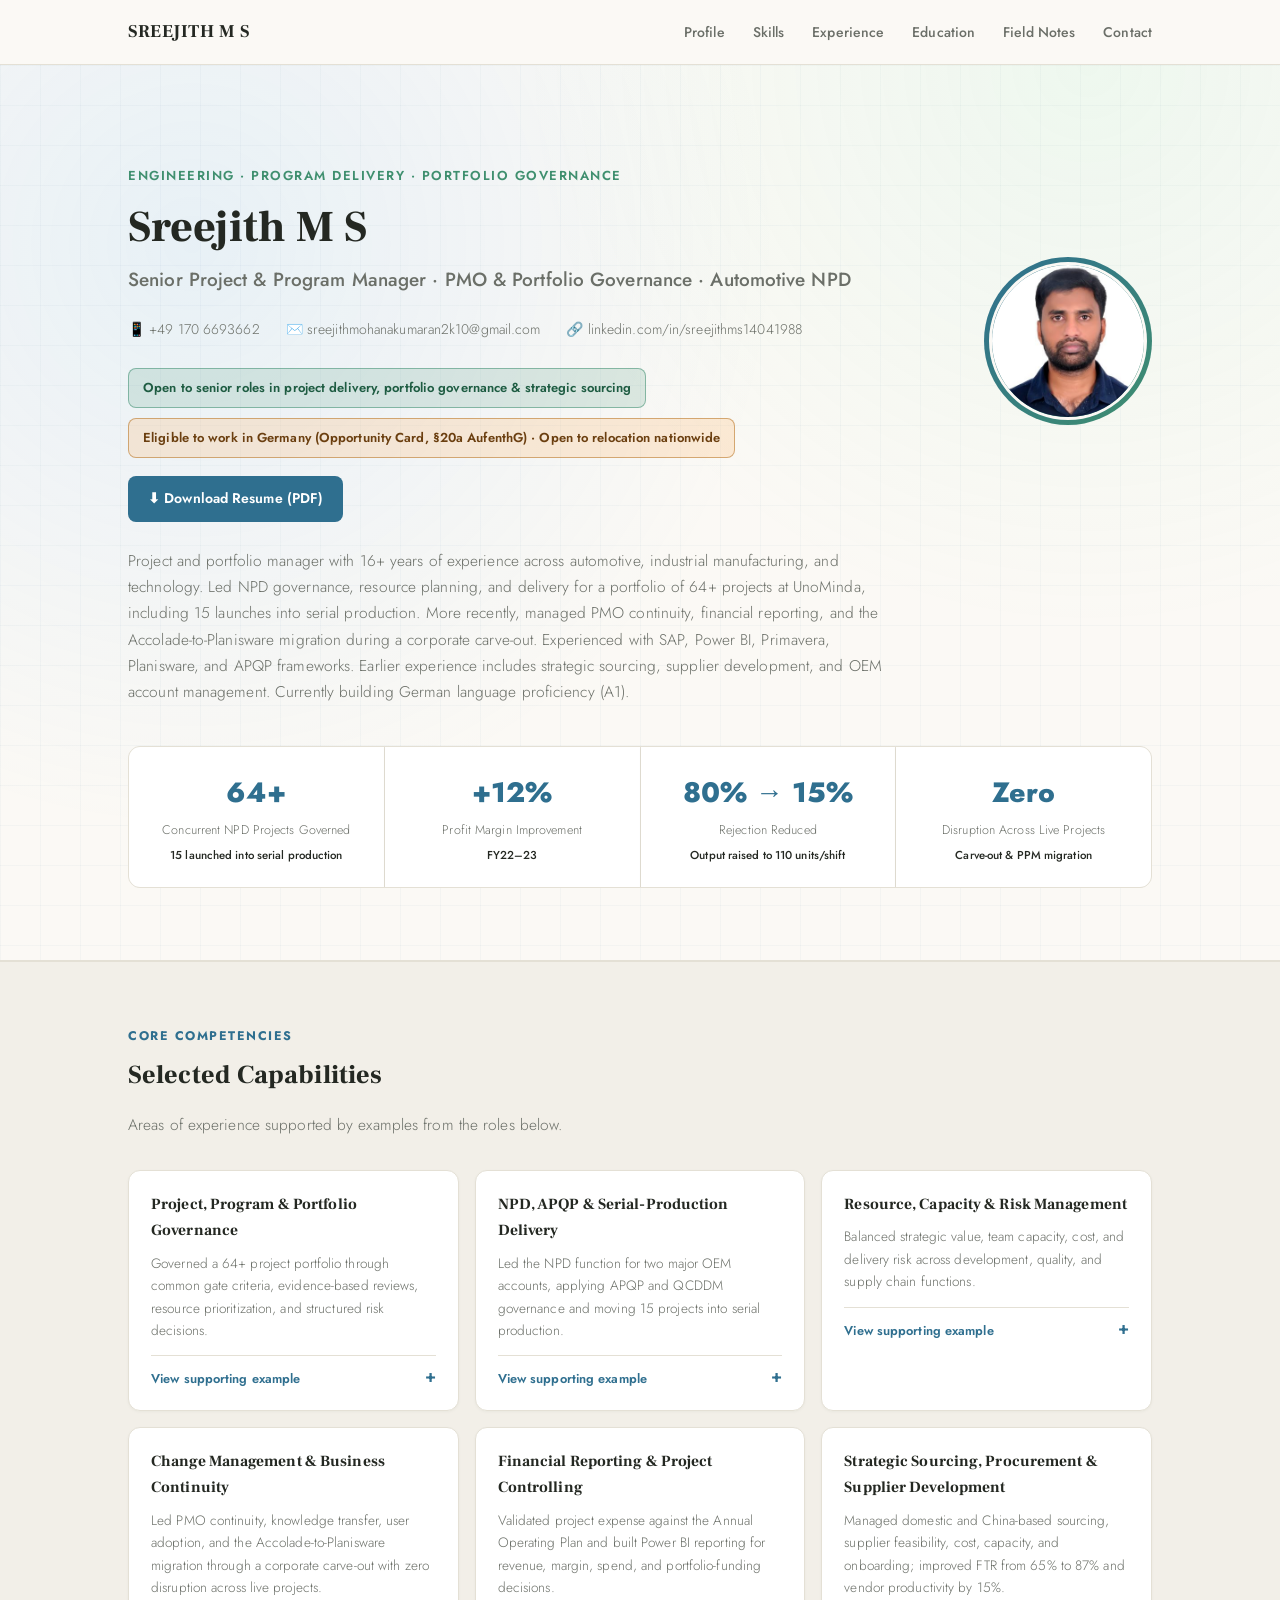
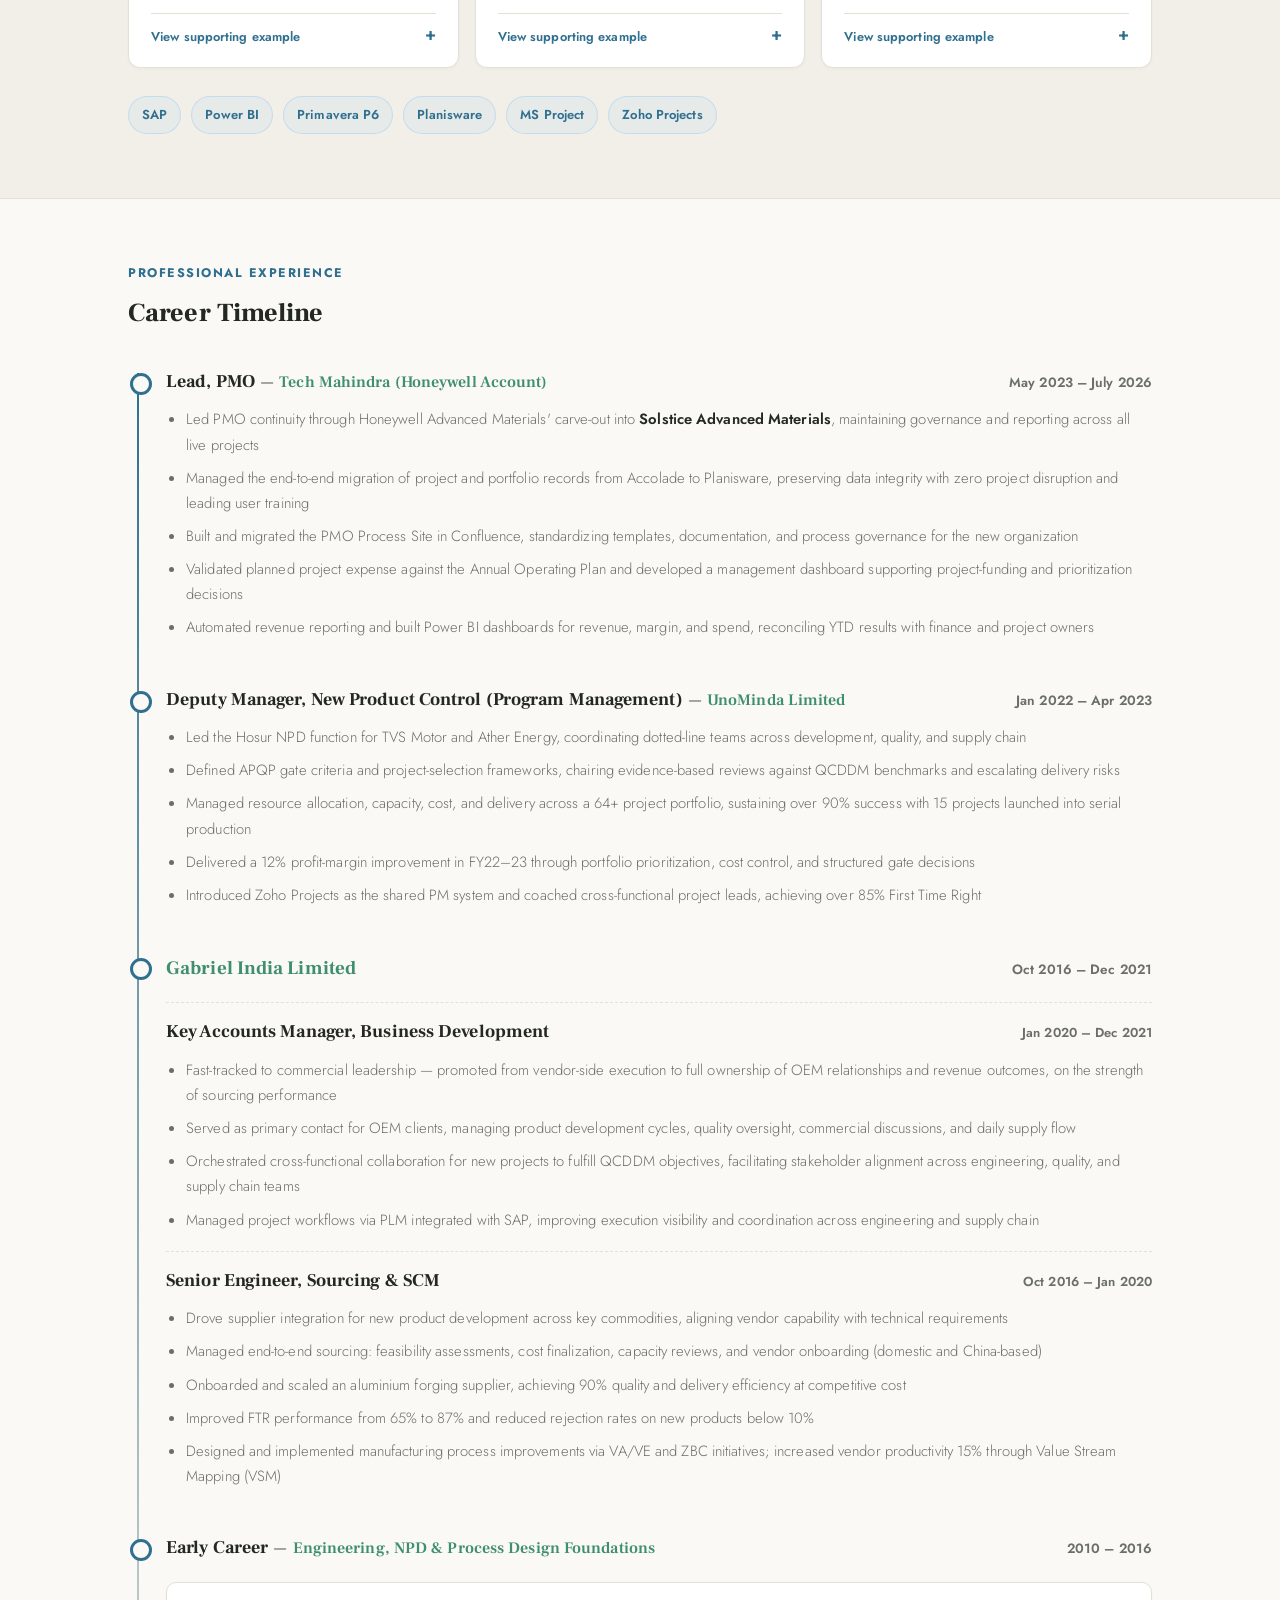
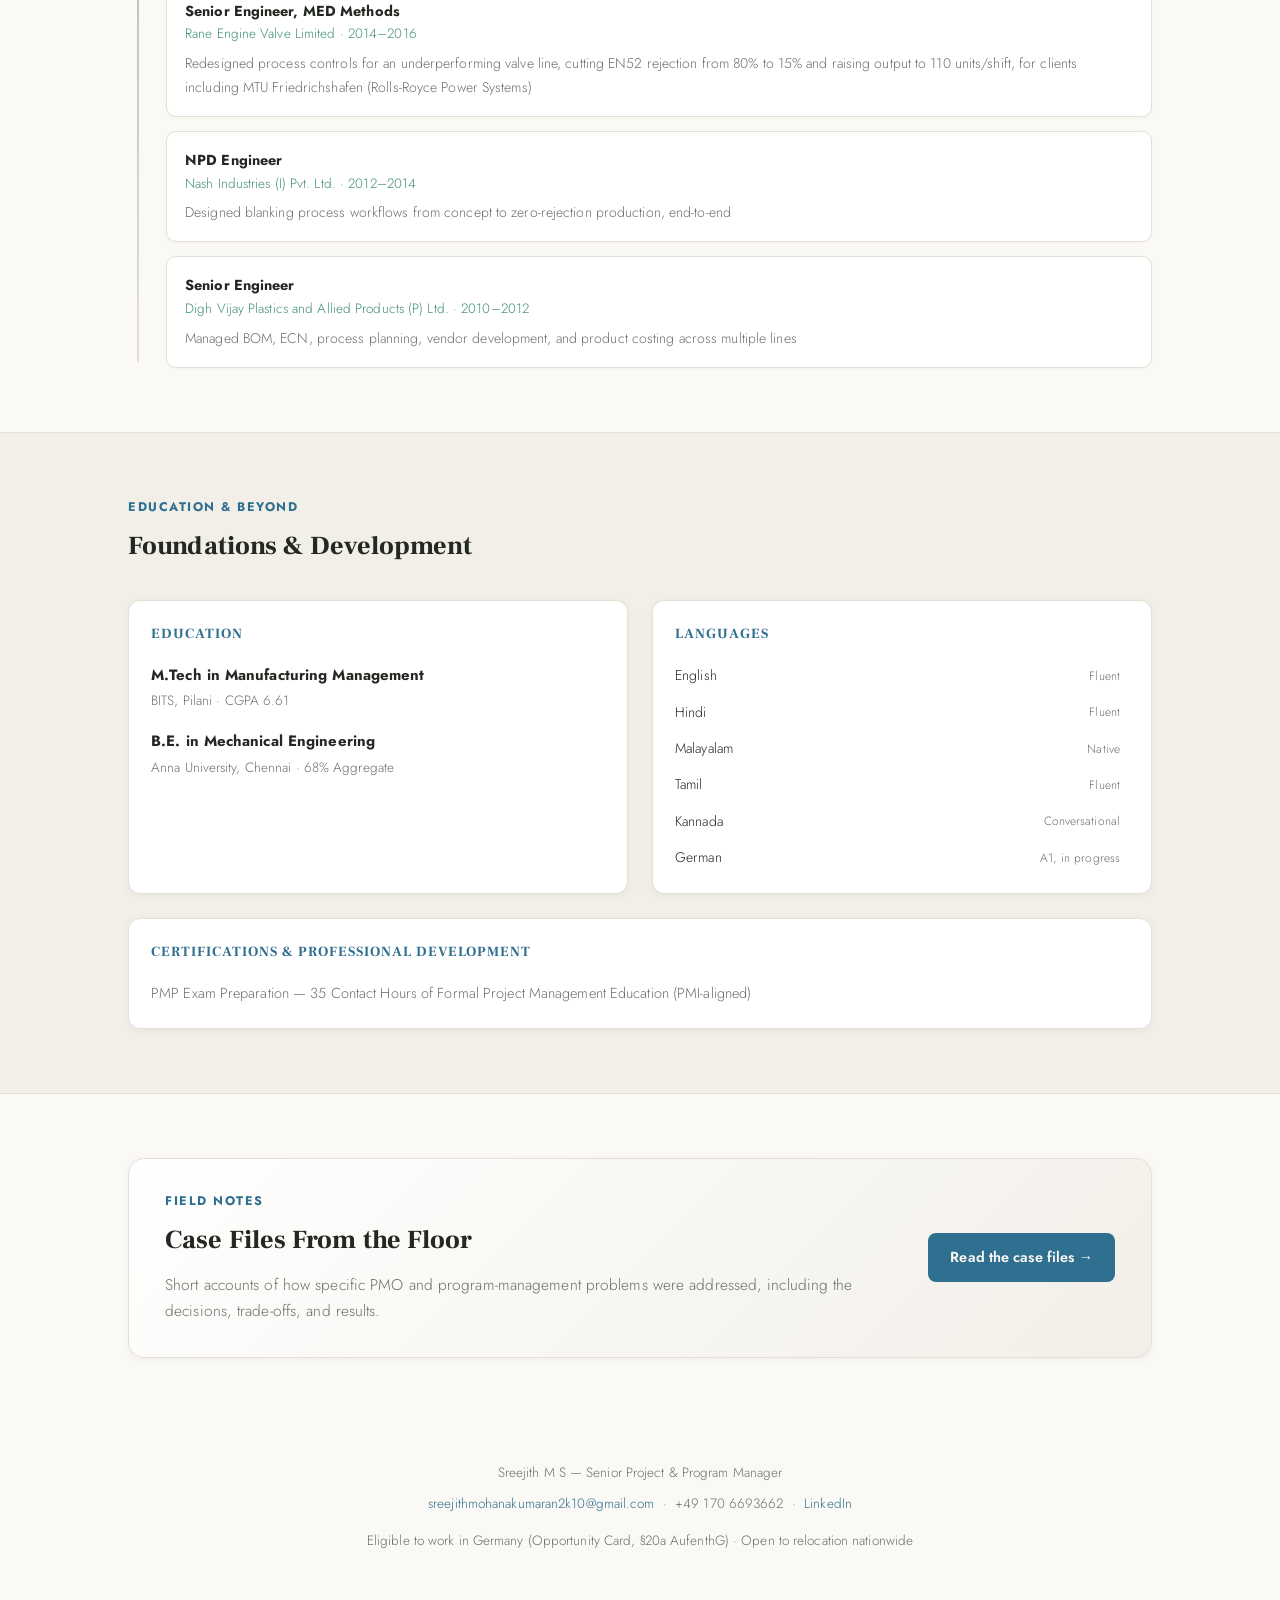
==== index.html @ 4a5781d1 "Unify case-file theme and add skill evidence" ====
<!DOCTYPE html>
<html lang="en">
<head>
<meta charset="UTF-8">
<meta name="viewport" content="width=device-width, initial-scale=1.0">
<title>Sreejith M S — Senior Project & Program Manager</title>
<meta name="description" content="16+ years in project and program delivery, portfolio governance, automotive NPD, and strategic sourcing. Eligible to work in Germany.">
<meta property="og:type" content="profile">
<meta property="og:title" content="Sreejith M S — Senior Project & Program Manager">
<meta property="og:description" content="Project delivery, portfolio governance, automotive NPD, and strategic sourcing across automotive, industrial & tech sectors.">
<meta property="og:image" content="https://smsmech-maker.github.io/sreejith-portfolio/og_banner.jpg">
<meta property="og:image:width" content="1200">
<meta property="og:image:height" content="630">
<meta property="og:url" content="https://smsmech-maker.github.io/sreejith-portfolio/index.html">
<meta property="og:site_name" content="Sreejith M S — Portfolio">
<meta name="twitter:card" content="summary_large_image">
<meta name="twitter:title" content="Sreejith M S — Senior Project & Program Manager">
<meta name="twitter:description" content="Project delivery, portfolio governance, automotive NPD, and strategic sourcing across automotive, industrial & tech sectors.">
<meta name="twitter:image" content="https://smsmech-maker.github.io/sreejith-portfolio/og_banner.jpg">
<link rel="preconnect" href="https://fonts.googleapis.com">
<link rel="preconnect" href="https://fonts.gstatic.com" crossorigin>
<link href="https://fonts.googleapis.com/css2?family=Cormorant+Garamond:wght@500;600;700&family=Frank+Ruhl+Libre:wght@500;700;900&family=Jost:wght@300;400;500;600&display=swap" rel="stylesheet">
<style>
  :root{
    --bg:#fbf9f5;
    --bg-alt:#f2efe8;
    --card:#ffffff;
    --border:#e4e0d5;
    --text:#242822;
    --text-dim:#6b6f68;
    --accent:#2f6f8f;
    --accent-2:#3f8f6f;
    --accent-warm:#b5701f;
  }
  *{box-sizing:border-box; margin:0; padding:0;}
  html{scroll-behavior:smooth;}
  body{
    font-family:'Jost', -apple-system, BlinkMacSystemFont, Segoe UI, Roboto, Arial, sans-serif;
    font-weight:300;
    background:var(--bg);
    color:var(--text);
    line-height:1.7;
    letter-spacing:0.1px;
  }
  h1, h2, h3, .brand, .job-title, .job-company, .job-company-main, .job-sub, .skill-card h4{
    font-family:'Frank Ruhl Libre', 'Cormorant Garamond', Georgia, serif;
  }
  a{color:var(--accent); text-decoration:none;}
  .wrap{max-width:1080px; margin:0 auto; padding:0 28px;}

  /* NAV */
  nav{
    position:sticky; top:0; z-index:50;
    background:rgba(251,249,245,0.88);
    backdrop-filter:blur(10px);
    border-bottom:1px solid var(--border);
  }
  nav .wrap{display:flex; align-items:center; justify-content:space-between; height:64px;}
  .brand{font-weight:700; letter-spacing:0.5px; font-size:18px; color:var(--text);}
  .brand span{color:var(--text);}
  nav ul{list-style:none; display:flex; gap:28px;}
  nav ul li a{color:var(--text-dim); font-size:14px; font-weight:500;}
  nav ul li a:hover{color:var(--text);}
  .nav-toggle{display:none;}

  /* HERO */
  header.hero{
    padding:96px 0 72px;
    background:
      radial-gradient(circle at 15% 20%, rgba(95,176,255,0.12), transparent 45%),
      radial-gradient(circle at 85% 0%, rgba(126,232,181,0.10), transparent 40%),
      linear-gradient(rgba(47,111,143,0.035) 1px, transparent 1px),
      linear-gradient(90deg, rgba(47,111,143,0.035) 1px, transparent 1px);
    background-size:auto, auto, 40px 40px, 40px 40px;
    border-bottom:1px solid var(--border);
  }
  .eyebrow{
    display:inline-block; color:var(--accent-2); font-size:13px; font-weight:600;
    letter-spacing:1.5px; text-transform:uppercase; margin-bottom:16px;
  }
  h1{font-size:44px; font-weight:800; line-height:1.15; margin-bottom:10px;}
  .title-line{font-size:19px; color:var(--text-dim); margin-bottom:22px; font-weight:500;}
  .contact-row{display:flex; flex-wrap:wrap; gap:16px 26px; font-size:14px; color:var(--text-dim); margin-bottom:26px;}
  .contact-row a{color:var(--text-dim);}
  .contact-row a:hover{color:var(--accent);}
  .badge{
    display:inline-block; font-size:13px; font-weight:600; color:#6b3f10;
    background:rgba(255,177,95,0.22); border:1px solid rgba(181,112,31,0.55);
    padding:8px 14px; border-radius:8px;
  }
  .badge-open{
    color:#1e5c42;
    background:rgba(63,143,111,0.16); border:1px solid rgba(63,143,111,0.55);
  }
  .resume-download{
    display:inline-flex; align-items:center; gap:8px; margin-top:18px;
    background:var(--accent); color:#fff; font-weight:600; font-size:14px;
    padding:11px 20px; border-radius:8px; text-decoration:none;
  }
  .resume-download:hover{opacity:0.9;}

  .hero-top{display:flex; align-items:center; gap:44px; flex-wrap:wrap;}
  .hero-text{flex:1; min-width:280px;}
  .hero-photo{
    width:168px; height:168px; border-radius:50%; flex-shrink:0;
    padding:5px;
    background:linear-gradient(135deg, var(--accent), var(--accent-2));
  }
  .hero-photo img{
    width:100%; height:100%; border-radius:50%; object-fit:cover;
    object-position:50% 12%;
    display:block; border:3px solid var(--bg);
  }

  /* STAT STRIP */
  .stats{
    display:grid; grid-template-columns:repeat(4,1fr); gap:1px;
    background:var(--border); border:1px solid var(--border); border-radius:12px; overflow:hidden;
    margin-top:40px;
  }
  .stat{background:var(--card); padding:22px 18px; text-align:center; box-shadow:0 1px 3px rgba(36,40,34,0.04);}
  .stat .num{font-size:28px; font-weight:800; color:var(--accent);}
  .stat .label{font-size:12.5px; color:var(--text-dim); margin-top:4px;}
  .stat .sub{display:block; font-size:11.5px; color:var(--text); font-weight:500; margin-top:4px;}

  /* SECTIONS */
  section{padding:64px 0;}
  section.alt{background:var(--bg-alt); border-top:1px solid var(--border); border-bottom:1px solid var(--border);}
  .section-head{margin-bottom:32px;}
  .section-tag{color:var(--accent); font-size:12.5px; font-weight:700; letter-spacing:1.5px; text-transform:uppercase;}
  h2{font-size:26px; font-weight:800; margin-top:6px;}
  .lede{color:var(--text-dim); font-size:15.5px; max-width:760px; margin-top:14px;}

  /* COMPETENCIES */
  .skills-detail-grid{display:grid; grid-template-columns:repeat(auto-fit,minmax(300px,1fr)); gap:16px; margin-top:24px;}
  .skill-card{
    background:var(--card); border:1px solid var(--border); border-radius:12px; box-shadow:0 1px 3px rgba(36,40,34,0.04);
    padding:20px 22px;
  }
  .skill-card h4{font-size:15.5px; font-weight:700; color:var(--text); margin-bottom:8px;}
  .skill-card p{font-size:13.6px; color:var(--text-dim); line-height:1.65;}
  .evidence{margin-top:14px; padding-top:12px; border-top:1px solid var(--border);}
  .evidence summary{cursor:pointer; color:var(--accent); font-size:12.8px; font-weight:600; list-style:none;}
  .evidence summary::-webkit-details-marker{display:none;}
  .evidence summary::after{content:'+'; float:right; font-size:17px; line-height:1; transition:transform .2s ease;}
  .evidence[open] summary::after{transform:rotate(45deg);}
  .evidence-body{margin-top:10px; padding:12px 14px; background:var(--bg-alt); border-radius:8px;}
  .evidence-body p{font-size:13px; line-height:1.55; color:var(--text);}
  .evidence-body a{display:inline-block; margin-top:8px; font-size:12.5px; font-weight:600;}
  .tools-row{display:flex; flex-wrap:wrap; gap:10px; margin-top:28px;}
  .tool{
    background:rgba(95,176,255,0.08); border:1px solid rgba(95,176,255,0.25);
    color:var(--accent); font-size:13px; padding:7px 13px; border-radius:20px; font-weight:600;
  }

  /* EXPERIENCE TIMELINE */
  .timeline{position:relative; margin-top:20px;}
  .timeline::before{
    content:''; position:absolute; left:9px; top:6px; bottom:6px; width:2px;
    background:linear-gradient(var(--accent), var(--border));
  }
  .job{position:relative; padding-left:38px; margin-bottom:44px;}
  .job:last-child{margin-bottom:0;}
  .job::before{
    content:''; position:absolute; left:2px; top:6px; width:16px; height:16px;
    border-radius:50%; background:var(--bg); border:3px solid var(--accent);
  }
  .job-head{display:flex; flex-wrap:wrap; justify-content:space-between; align-items:baseline; gap:8px; margin-bottom:4px;}
  .job-title{font-size:18px; font-weight:700;}
  .job-company{color:var(--accent-2); font-weight:600;}
  .job-date{color:var(--text-dim); font-size:13.5px; font-weight:600; white-space:nowrap;}
  .job ul{margin-top:10px; padding-left:20px;}
  .job li{margin-bottom:8px; font-size:14.8px; color:var(--text-dim);}
  .job li b, .job li strong{color:var(--text); font-weight:600;}
  .job-sub{font-size:18px; font-weight:700; color:var(--text); font-style:normal; margin:14px 0 4px;}
  .job-company-main{font-size:19px; font-weight:700; color:var(--accent-2);}
  .job-role-head{display:flex; flex-wrap:wrap; justify-content:space-between; align-items:baseline; gap:8px; margin:18px 0 4px; padding-top:14px; border-top:1px dashed var(--border);}
  .job-role-head:first-of-type{border-top:none; padding-top:0; margin-top:8px;}
  .job-role-date{color:var(--text-dim); font-size:13px; font-weight:600; white-space:nowrap;}

  /* EARLY CAREER */
  .early-list{display:grid; gap:14px; margin-top:18px;}
  .early-item{background:var(--card); border:1px solid var(--border); border-radius:10px; padding:16px 18px; box-shadow:0 1px 3px rgba(36,40,34,0.04);}
  .early-item .role{font-weight:700; font-size:14.5px;}
  .early-item .co{color:var(--accent-2); font-size:13.5px;}
  .early-item p{font-size:14px; color:var(--text-dim); margin-top:6px;}

  /* EDUCATION / LANGUAGES / CERTS */
  .grid-2{display:grid; grid-template-columns:1fr 1fr; gap:24px; margin-top:24px;}
  .card{background:var(--card); border:1px solid var(--border); border-radius:12px; padding:22px; box-shadow:0 2px 8px rgba(36,40,34,0.05);}
  .card h3{font-size:14px; text-transform:uppercase; letter-spacing:1px; color:var(--accent); margin-bottom:16px;}
  .edu-item{margin-bottom:16px;}
  .edu-item:last-child{margin-bottom:0;}
  .edu-item .deg{font-weight:700; font-size:15px;}
  .edu-item .school{color:var(--text-dim); font-size:13.5px; margin-top:2px;}
  .lang-row{display:flex; justify-content:space-between; align-items:center; margin-bottom:10px; font-size:14px;}
  .lang-row:last-child{margin-bottom:0;}
  .lang-level{font-size:12px; color:var(--text-dim); background:rgba(255,255,255,0.05); padding:3px 9px; border-radius:12px;}
  .cert-item{font-size:14.5px; color:var(--text-dim);}

  /* FIELD NOTES TEASER */
  .field-notes-card{
    display:flex; align-items:center; justify-content:space-between; gap:24px; flex-wrap:wrap;
    background:linear-gradient(135deg, var(--card), var(--bg-alt));
    border:1px solid var(--border); border-radius:16px;
    padding:32px 36px; box-shadow:0 2px 8px rgba(36,40,34,0.05);
  }
  .field-notes-text{flex:1; min-width:260px;}
  .field-notes-link{
    flex-shrink:0; font-weight:600; font-size:14.5px; color:var(--bg);
    background:var(--accent); padding:12px 22px; border-radius:8px;
    white-space:nowrap;
  }
  .field-notes-link:hover{opacity:0.9;}

  footer{padding:40px 0 60px; text-align:center; color:var(--text-dim); font-size:13.5px;}
  footer a{color:var(--accent);}

  @media (max-width:720px){
    nav ul{display:none;}
    h1{font-size:32px;}
    .stats{grid-template-columns:repeat(2,1fr);}
    .grid-2{grid-template-columns:1fr;}
    .job-head{flex-direction:column; gap:2px;}
  }
</style>
</head>
<body>

<nav>
  <div class="wrap">
    <a class="brand" href="#profile" aria-label="Back to top">SREEJITH <span>M S</span></a>
    <ul>
      <li><a href="#profile">Profile</a></li>
      <li><a href="#skills">Skills</a></li>
      <li><a href="#experience">Experience</a></li>
      <li><a href="#education">Education</a></li>
      <li><a href="field-notes.html">Field Notes</a></li>
      <li><a href="#contact">Contact</a></li>
    </ul>
  </div>
</nav>

<header class="hero" id="profile">
  <div class="wrap">
    <div class="hero-top">
      <div class="hero-text">
        <div class="eyebrow">Engineering · Program Delivery · Portfolio Governance</div>
        <h1>Sreejith M S</h1>
        <div class="title-line">Senior Project &amp; Program Manager · PMO &amp; Portfolio Governance · Automotive NPD</div>

        <div class="contact-row">
          <span>📱 +49 170 6693662</span>
          <a href="mailto:sreejithmohanakumaran2k10@gmail.com" onclick="return openMail('sreejithmohanakumaran2k10@gmail.com');">✉️ sreejithmohanakumaran2k10@gmail.com</a>
          <a href="https://linkedin.com/in/sreejithms14041988" target="_blank" rel="noopener">🔗 linkedin.com/in/sreejithms14041988</a>
        </div>

        <div style="display:flex; flex-wrap:wrap; gap:10px;">
          <span class="badge badge-open">Open to senior roles in project delivery, portfolio governance &amp; strategic sourcing</span>
          <span class="badge">Eligible to work in Germany (Opportunity Card, §20a AufenthG) · Open to relocation nationwide</span>
        </div>

        <a class="resume-download" href="Sreejith_MS_Resume.pdf" download>⬇ Download Resume (PDF)</a>
      </div>

      <div class="hero-photo">
        <img src="[data-uri]" alt="Sreejith M S">
      </div>
    </div>

    <p class="lede" style="margin-top:26px;">
      Project and portfolio manager with 16+ years of experience across automotive, industrial manufacturing,
      and technology. Led NPD governance, resource planning, and delivery for a portfolio of 64+ projects at
      UnoMinda, including 15 launches into serial production. More recently, managed PMO continuity, financial
      reporting, and the Accolade-to-Planisware migration during a corporate carve-out. Experienced with SAP,
      Power BI, Primavera, Planisware, and APQP frameworks. Earlier experience includes strategic sourcing,
      supplier development, and OEM account management. Currently building German language proficiency (A1).
    </p>

    <div class="stats">
      <div class="stat"><div class="num">64+</div><div class="label">Concurrent NPD Projects Governed<span class="sub">15 launched into serial production</span></div></div>
      <div class="stat"><div class="num">+12%</div><div class="label">Profit Margin Improvement<span class="sub">FY22–23</span></div></div>
      <div class="stat"><div class="num">80% → 15%</div><div class="label">Rejection Reduced<span class="sub">Output raised to 110 units/shift</span></div></div>
      <div class="stat"><div class="num">Zero</div><div class="label">Disruption Across Live Projects<span class="sub">Carve-out &amp; PPM migration</span></div></div>
    </div>
  </div>
</header>

<section class="alt" id="skills">
  <div class="wrap">
    <div class="section-head">
      <div class="section-tag">Core Competencies</div>
      <h2>Selected Capabilities</h2>
      <p class="lede">Areas of experience supported by examples from the roles below.</p>
    </div>
    <div class="skills-detail-grid">
      <div class="skill-card">
        <h4>Project, Program &amp; Portfolio Governance</h4>
        <p>Governed a 64+ project portfolio through common gate criteria, evidence-based reviews, resource prioritization, and structured risk decisions.</p>
        <details class="evidence">
          <summary>View supporting example</summary>
          <div class="evidence-body"><p>Introduced common APQP and QCDDM gate criteria across engineering, quality, and supply chain, replacing separate interpretations of project readiness.</p><a href="case-file-01.html">Read Field Report 01 →</a></div>
        </details>
      </div>
      <div class="skill-card">
        <h4>NPD, APQP &amp; Serial-Production Delivery</h4>
        <p>Led the NPD function for two major OEM accounts, applying APQP and QCDDM governance and moving 15 projects into serial production.</p>
        <details class="evidence">
          <summary>View supporting example</summary>
          <div class="evidence-body"><p>Coordinated dotted-line teams across development, quality, and supply chain while sustaining more than 90% portfolio success.</p><a href="case-file-01.html">Read Field Report 01 →</a></div>
        </details>
      </div>
      <div class="skill-card">
        <h4>Resource, Capacity &amp; Risk Management</h4>
        <p>Balanced strategic value, team capacity, cost, and delivery risk across development, quality, and supply chain functions.</p>
        <details class="evidence">
          <summary>View supporting example</summary>
          <div class="evidence-body"><p>Prioritized a 64+ project portfolio against capacity, cost, strategic value, and gate readiness while supporting 15 serial-production launches.</p><a href="#experience">See relevant experience →</a></div>
        </details>
      </div>
      <div class="skill-card">
        <h4>Change Management &amp; Business Continuity</h4>
        <p>Led PMO continuity, knowledge transfer, user adoption, and the Accolade-to-Planisware migration through a corporate carve-out with zero disruption across live projects.</p>
        <details class="evidence">
          <summary>View supporting example</summary>
          <div class="evidence-body"><p>Migrated portfolio records, PMO documentation, reporting processes, and user workflows while project delivery continued.</p><a href="case-file-03.html">Read Field Report 03 →</a></div>
        </details>
      </div>
      <div class="skill-card">
        <h4>Financial Reporting &amp; Project Controlling</h4>
        <p>Validated project expense against the Annual Operating Plan and built Power BI reporting for revenue, margin, spend, and portfolio-funding decisions.</p>
        <details class="evidence">
          <summary>View supporting example</summary>
          <div class="evidence-body"><p>Reconciled project forecasts and actuals with finance and project owners, maintaining reliable management reporting during organizational change.</p><a href="case-file-03.html">Read Field Report 03 →</a></div>
        </details>
      </div>
      <div class="skill-card">
        <h4>Strategic Sourcing, Procurement &amp; Supplier Development</h4>
        <p>Managed domestic and China-based sourcing, supplier feasibility, cost, capacity, and onboarding; improved FTR from 65% to 87% and vendor productivity by 15%.</p>
        <details class="evidence">
          <summary>View supporting example</summary>
          <div class="evidence-body"><p>Onboarded and scaled an aluminium-forging supplier to 90% quality and delivery efficiency through structured feasibility and development work.</p><a href="#experience">See relevant experience →</a></div>
        </details>
      </div>
    </div>
    <div class="tools-row">
      <span class="tool">SAP</span>
      <span class="tool">Power BI</span>
      <span class="tool">Primavera P6</span>
      <span class="tool">Planisware</span>
      <span class="tool">MS Project</span>
      <span class="tool">Zoho Projects</span>
    </div>
  </div>
</section>

<section id="experience">
  <div class="wrap">
    <div class="section-head">
      <div class="section-tag">Professional Experience</div>
      <h2>Career Timeline</h2>
    </div>

    <div class="timeline">

      <div class="job">
        <div class="job-head">
          <div><span class="job-title">Lead, PMO</span> — <span class="job-company">Tech Mahindra (Honeywell Account)</span></div>
          <div class="job-date">May 2023 – July 2026</div>
        </div>
        <ul>
          <li>Led PMO continuity through Honeywell Advanced Materials' carve-out into <b>Solstice Advanced Materials</b>, maintaining governance and reporting across all live projects</li>
          <li>Managed the end-to-end migration of project and portfolio records from Accolade to Planisware, preserving data integrity with zero project disruption and leading user training</li>
          <li>Built and migrated the PMO Process Site in Confluence, standardizing templates, documentation, and process governance for the new organization</li>
          <li>Validated planned project expense against the Annual Operating Plan and developed a management dashboard supporting project-funding and prioritization decisions</li>
          <li>Automated revenue reporting and built Power BI dashboards for revenue, margin, and spend, reconciling YTD results with finance and project owners</li>
        </ul>
      </div>

      <div class="job">
        <div class="job-head">
          <div><span class="job-title">Deputy Manager, New Product Control (Program Management)</span> — <span class="job-company">UnoMinda Limited</span></div>
          <div class="job-date">Jan 2022 – Apr 2023</div>
        </div>
        <ul>
          <li>Led the Hosur NPD function for TVS Motor and Ather Energy, coordinating dotted-line teams across development, quality, and supply chain</li>
          <li>Defined APQP gate criteria and project-selection frameworks, chairing evidence-based reviews against QCDDM benchmarks and escalating delivery risks</li>
          <li>Managed resource allocation, capacity, cost, and delivery across a 64+ project portfolio, sustaining over 90% success with 15 projects launched into serial production</li>
          <li>Delivered a 12% profit-margin improvement in FY22–23 through portfolio prioritization, cost control, and structured gate decisions</li>
          <li>Introduced Zoho Projects as the shared PM system and coached cross-functional project leads, achieving over 85% First Time Right</li>
        </ul>
      </div>

      <div class="job">
        <div class="job-head">
          <div class="job-company-main">Gabriel India Limited</div>
          <div class="job-date">Oct 2016 – Dec 2021</div>
        </div>

        <div class="job-role-head">
          <span class="job-title">Key Accounts Manager, Business Development</span>
          <span class="job-role-date">Jan 2020 – Dec 2021</span>
        </div>
        <ul>
          <li>Fast-tracked to commercial leadership — promoted from vendor-side execution to full ownership of OEM relationships and revenue outcomes, on the strength of sourcing performance</li>
          <li>Served as primary contact for OEM clients, managing product development cycles, quality oversight, commercial discussions, and daily supply flow</li>
          <li>Orchestrated cross-functional collaboration for new projects to fulfill QCDDM objectives, facilitating stakeholder alignment across engineering, quality, and supply chain teams</li>
          <li>Managed project workflows via PLM integrated with SAP, improving execution visibility and coordination across engineering and supply chain</li>
        </ul>

        <div class="job-role-head">
          <span class="job-title">Senior Engineer, Sourcing &amp; SCM</span>
          <span class="job-role-date">Oct 2016 – Jan 2020</span>
        </div>
        <ul>
          <li>Drove supplier integration for new product development across key commodities, aligning vendor capability with technical requirements</li>
          <li>Managed end-to-end sourcing: feasibility assessments, cost finalization, capacity reviews, and vendor onboarding (domestic and China-based)</li>
          <li>Onboarded and scaled an aluminium forging supplier, achieving 90% quality and delivery efficiency at competitive cost</li>
          <li>Improved FTR performance from 65% to 87% and reduced rejection rates on new products below 10%</li>
          <li>Designed and implemented manufacturing process improvements via VA/VE and ZBC initiatives; increased vendor productivity 15% through Value Stream Mapping (VSM)</li>
        </ul>
      </div>

      <div class="job">
        <div class="job-head">
          <div><span class="job-title">Early Career</span> — <span class="job-company">Engineering, NPD &amp; Process Design Foundations</span></div>
          <div class="job-date">2010 – 2016</div>
        </div>
        <div class="early-list">
          <div class="early-item">
            <div class="role">Senior Engineer, MED Methods</div>
            <div class="co">Rane Engine Valve Limited · 2014–2016</div>
            <p>Redesigned process controls for an underperforming valve line, cutting EN52 rejection from 80% to 15% and raising output to 110 units/shift, for clients including MTU Friedrichshafen (Rolls-Royce Power Systems)</p>
          </div>
          <div class="early-item">
            <div class="role">NPD Engineer</div>
            <div class="co">Nash Industries (I) Pvt. Ltd. · 2012–2014</div>
            <p>Designed blanking process workflows from concept to zero-rejection production, end-to-end</p>
          </div>
          <div class="early-item">
            <div class="role">Senior Engineer</div>
            <div class="co">Digh Vijay Plastics and Allied Products (P) Ltd. · 2010–2012</div>
            <p>Managed BOM, ECN, process planning, vendor development, and product costing across multiple lines</p>
          </div>
        </div>
      </div>

    </div>
  </div>
</section>

<section class="alt" id="education">
  <div class="wrap">
    <div class="section-head">
      <div class="section-tag">Education &amp; Beyond</div>
      <h2>Foundations &amp; Development</h2>
    </div>

    <div class="grid-2">
      <div class="card">
        <h3>Education</h3>
        <div class="edu-item">
          <div class="deg">M.Tech in Manufacturing Management</div>
          <div class="school">BITS, Pilani · CGPA 6.61</div>
        </div>
        <div class="edu-item">
          <div class="deg">B.E. in Mechanical Engineering</div>
          <div class="school">Anna University, Chennai · 68% Aggregate</div>
        </div>
      </div>

      <div class="card">
        <h3>Languages</h3>
        <div class="lang-row"><span>English</span><span class="lang-level">Fluent</span></div>
        <div class="lang-row"><span>Hindi</span><span class="lang-level">Fluent</span></div>
        <div class="lang-row"><span>Malayalam</span><span class="lang-level">Native</span></div>
        <div class="lang-row"><span>Tamil</span><span class="lang-level">Fluent</span></div>
        <div class="lang-row"><span>Kannada</span><span class="lang-level">Conversational</span></div>
        <div class="lang-row"><span>German</span><span class="lang-level">A1, in progress</span></div>
      </div>
    </div>

    <div class="card" style="margin-top:24px;">
      <h3>Certifications &amp; Professional Development</h3>
      <div class="cert-item">PMP Exam Preparation — 35 Contact Hours of Formal Project Management Education (PMI-aligned)</div>
    </div>
  </div>
</section>

<section id="field-notes">
  <div class="wrap">
    <div class="field-notes-card">
      <div class="field-notes-text">
        <div class="section-tag">Field Notes</div>
        <h2>Case Files From the Floor</h2>
        <p class="lede" style="margin-top:10px;">Short accounts of how specific PMO and program-management problems were addressed, including the decisions, trade-offs, and results.</p>
      </div>
      <a class="field-notes-link" href="field-notes.html">Read the case files →</a>
    </div>
  </div>
</section>

<footer id="contact">
  <div class="wrap">
    <p>Sreejith M S — Senior Project &amp; Program Manager</p>
    <p style="margin-top:8px;">
      <a href="mailto:sreejithmohanakumaran2k10@gmail.com" onclick="return openMail('sreejithmohanakumaran2k10@gmail.com');">sreejithmohanakumaran2k10@gmail.com</a>
      &nbsp;·&nbsp; +49 170 6693662
      &nbsp;·&nbsp; <a href="https://linkedin.com/in/sreejithms14041988" target="_blank" rel="noopener">LinkedIn</a>
    </p>
    <p style="margin-top:14px; color:var(--text-dim);">Eligible to work in Germany (Opportunity Card, §20a AufenthG) · Open to relocation nationwide</p>
  </div>
</footer>

<script>
function openMail(email, subject){
  var handled = false;
  function markHandled(){ handled = true; }
  window.addEventListener('blur', markHandled, {once:true});
  document.addEventListener('visibilitychange', function(){ if(document.hidden){ handled = true; } }, {once:true});
  var mailto = 'mailto:' + email + (subject ? ('?subject=' + encodeURIComponent(subject)) : '');
  window.location.href = mailto;
  setTimeout(function(){
    if(!handled){
      window.open('https://mail.google.com/mail/?view=cm&fs=1&to=' + email, '_blank');
    }
  }, 600);
  return false;
}
</script>

<script>
(function(){
  var API = 'https://countapi.mileshilliard.com/api/v1/hit/';
  fetch(API + 'sreejithms_portfolio_views').catch(function(){});
  var dl = document.querySelector('a.resume-download');
  if(dl){
    dl.addEventListener('click', function(){
      fetch(API + 'sreejithms_portfolio_downloads').catch(function(){});
    });
  }
})();
</script>

</body>
</html>
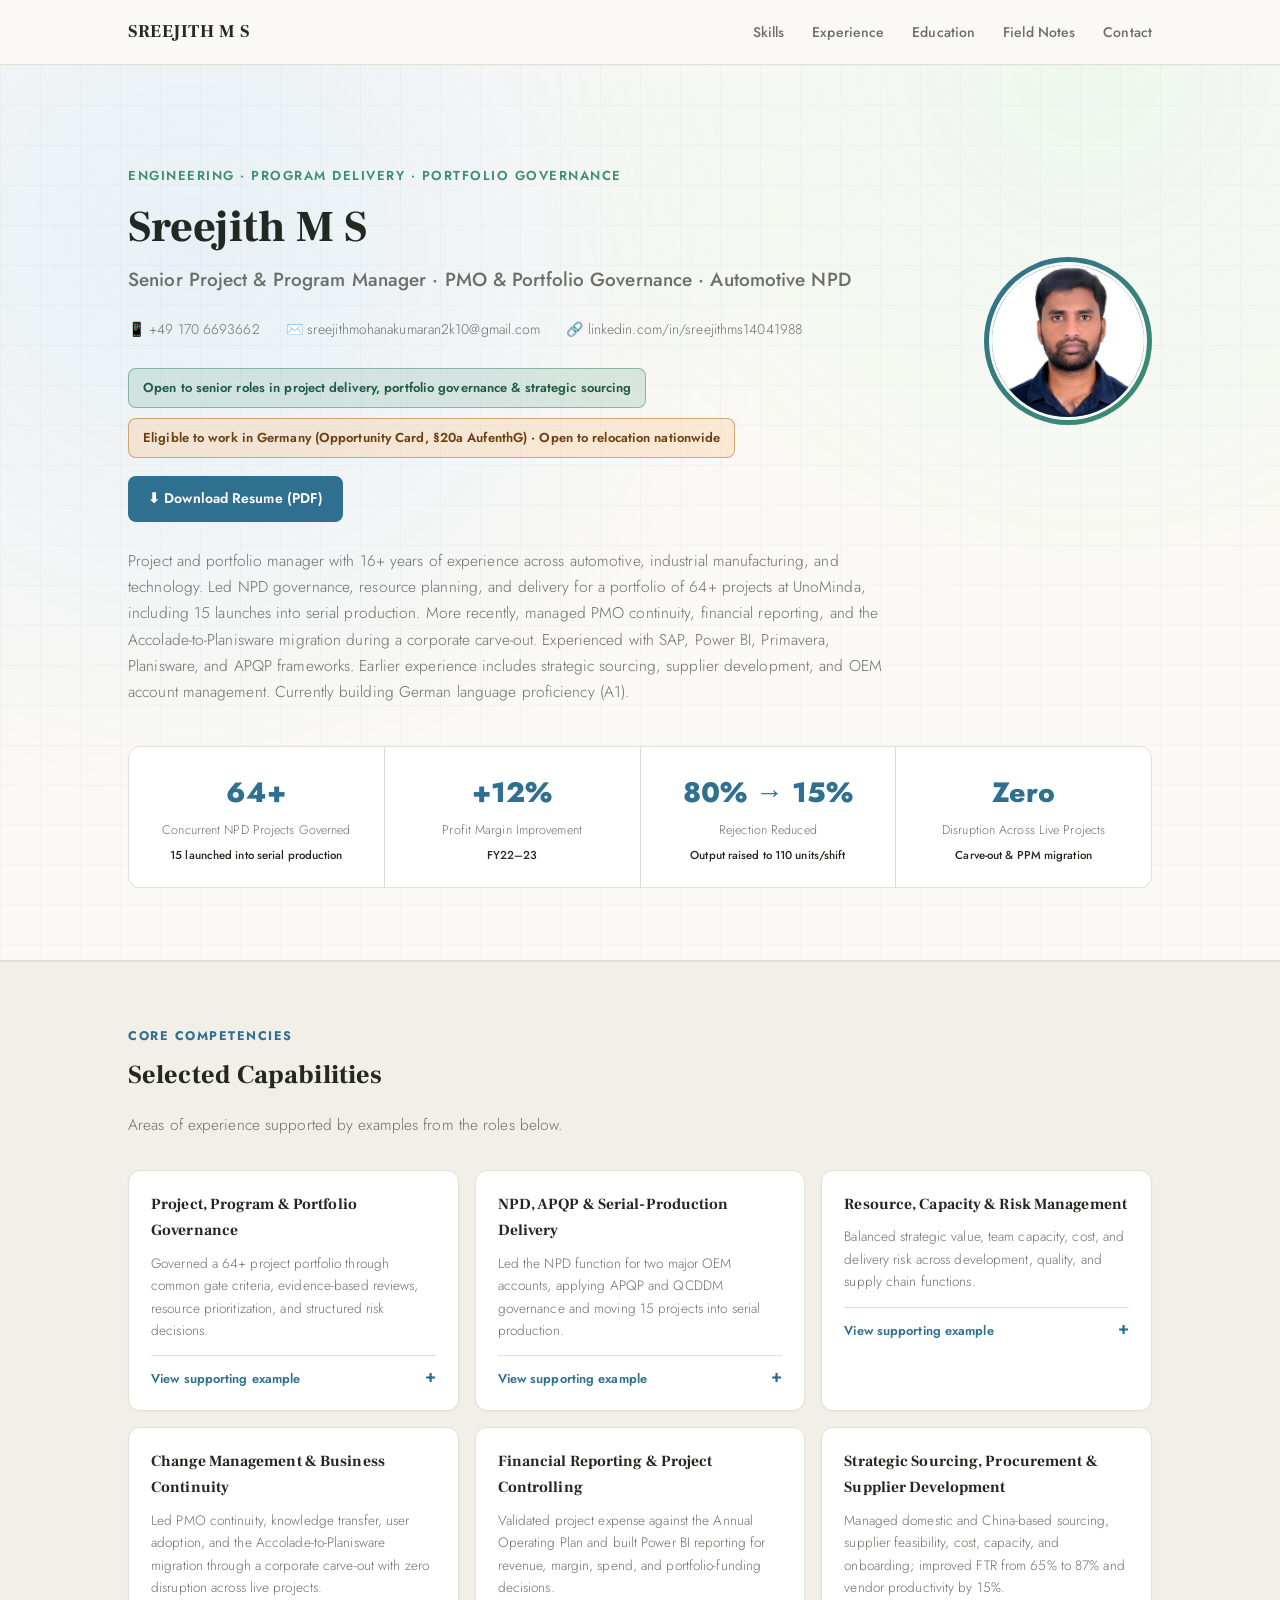
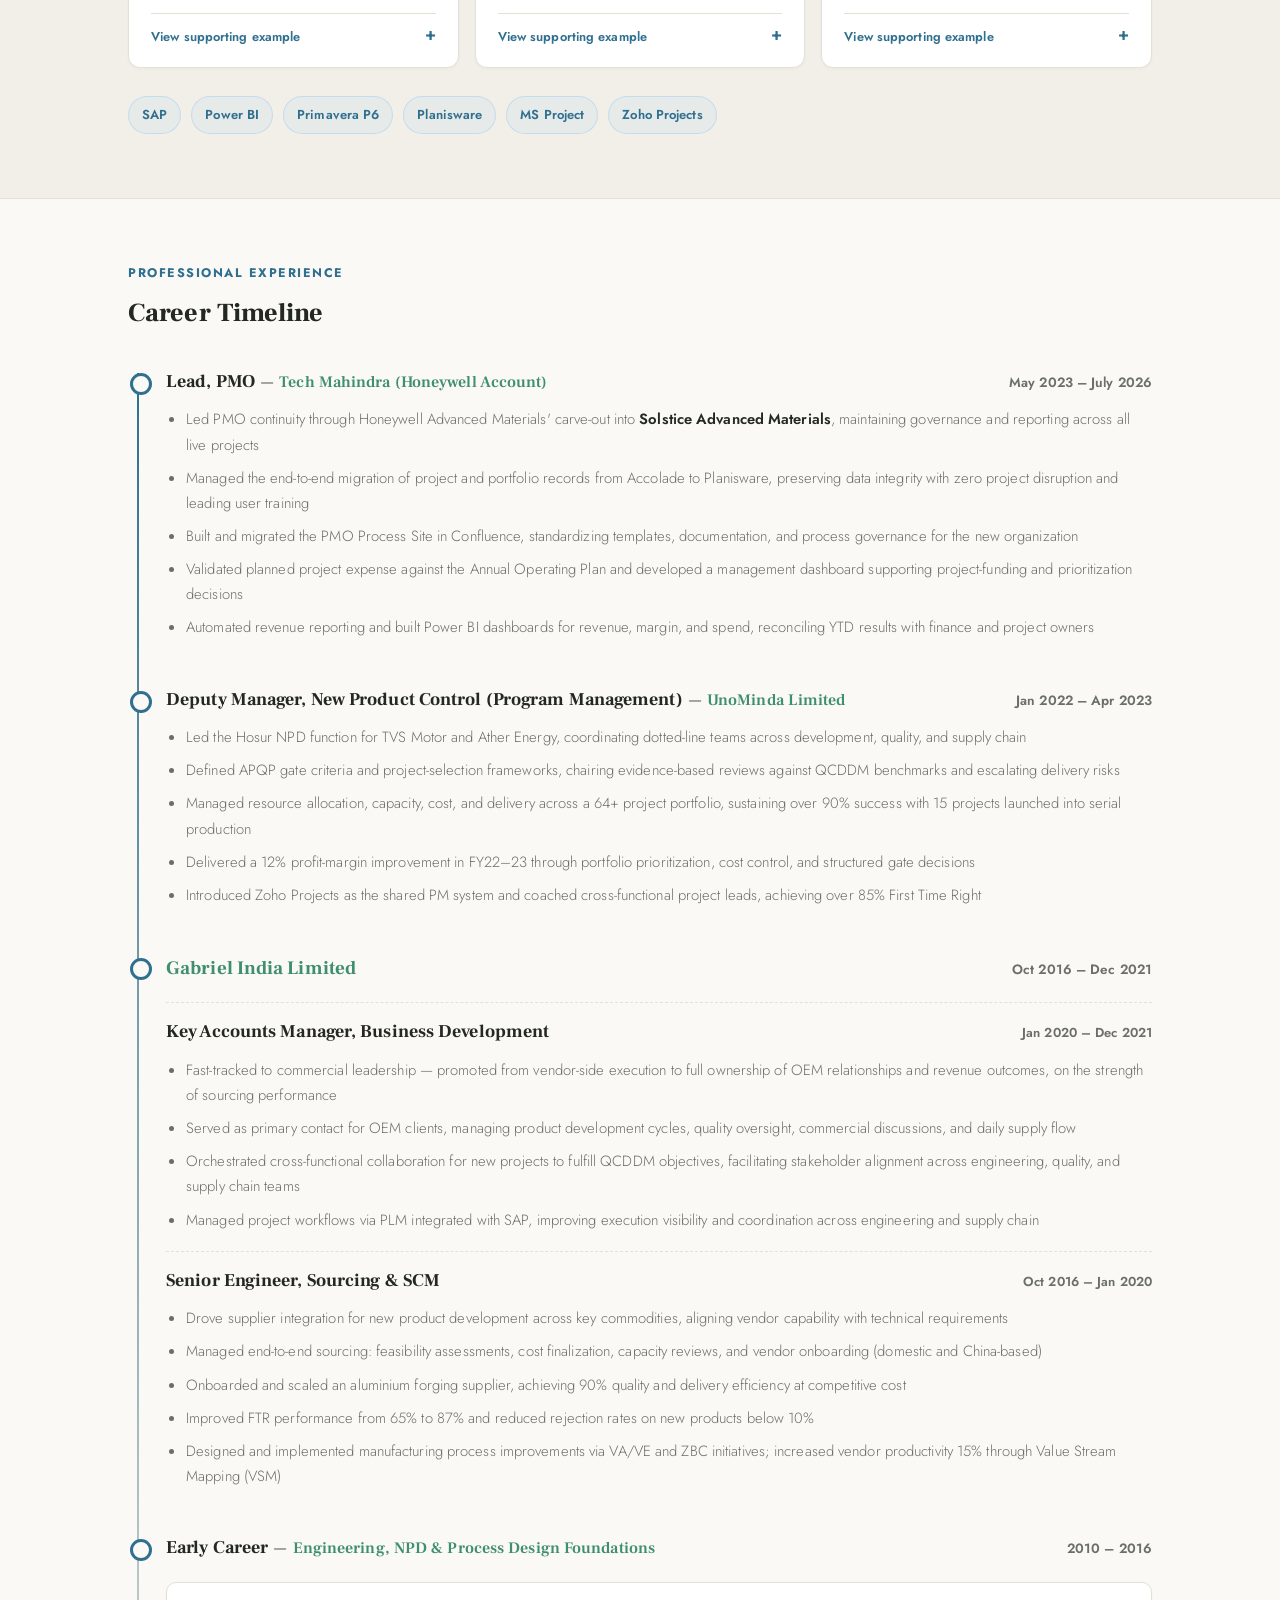
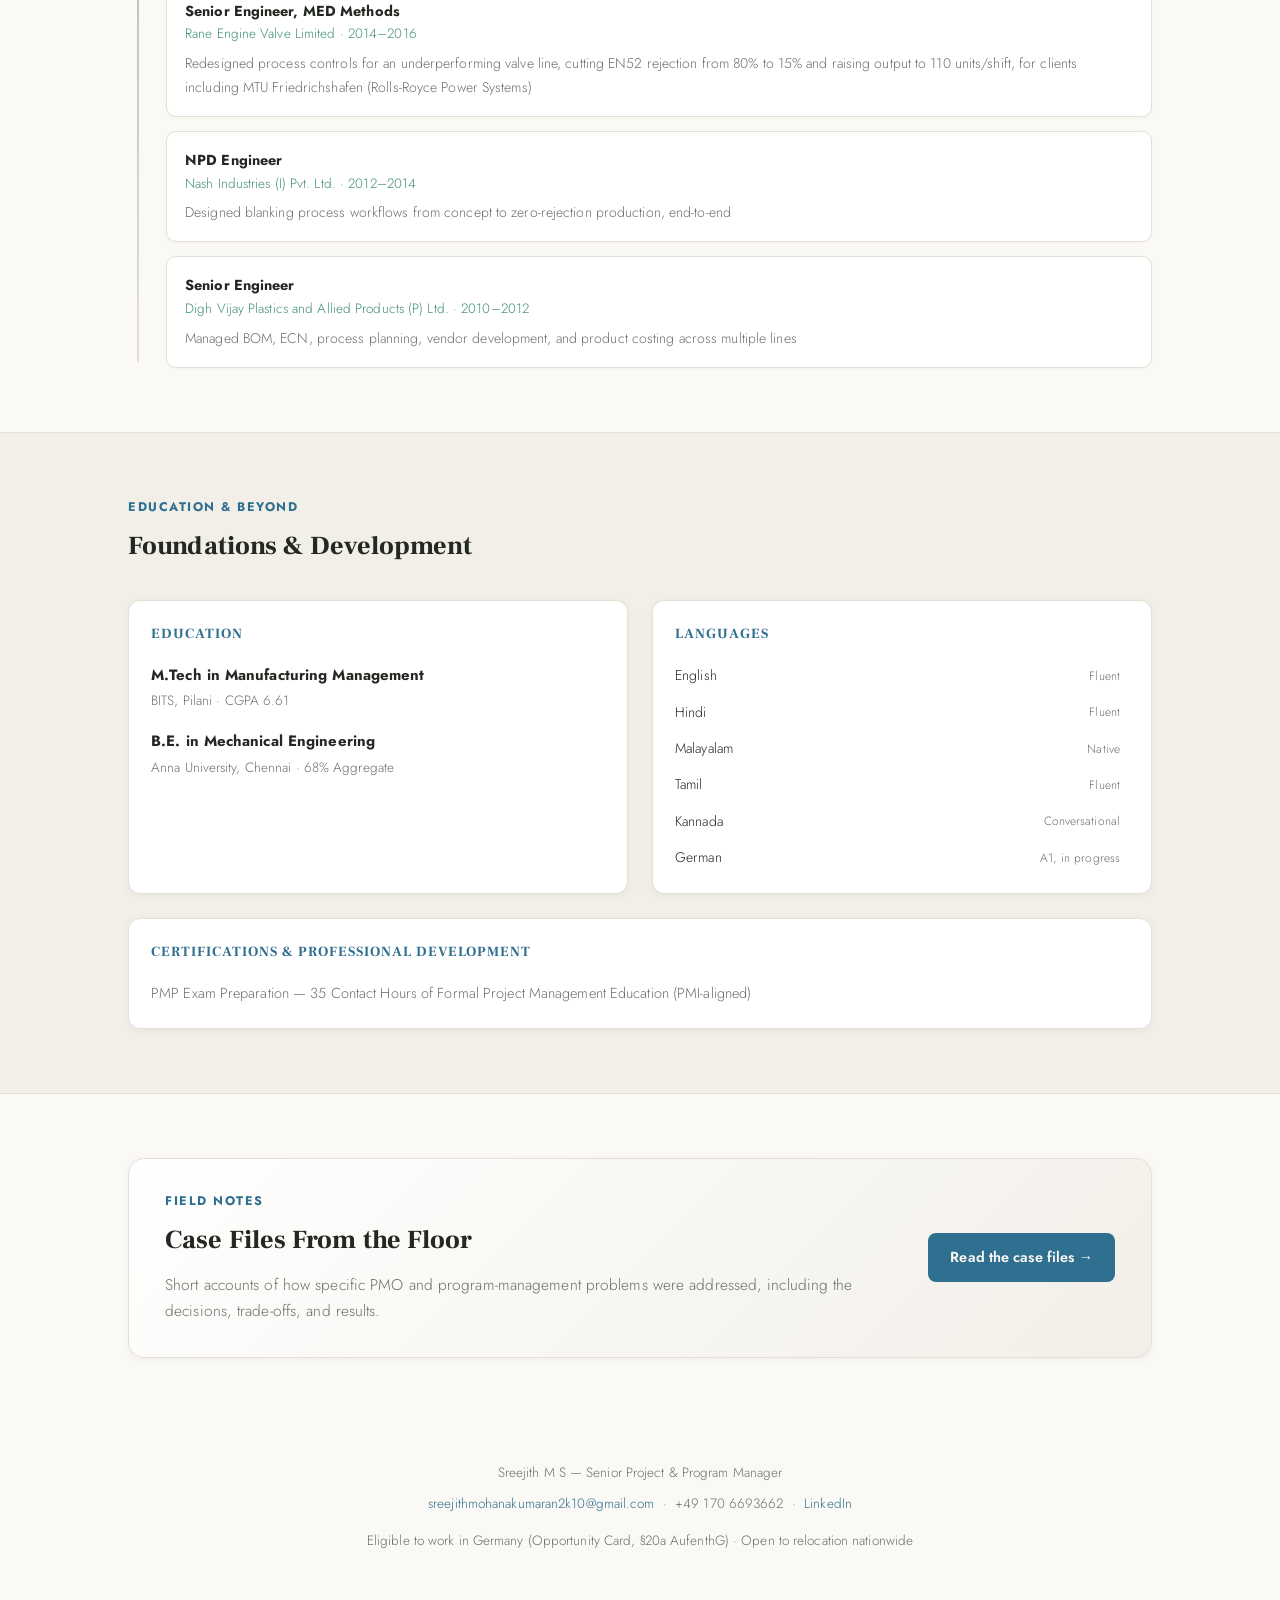
==== commit d8b9522c: "Remove duplicate profile navigation" ====
--- a/index.html
+++ b/index.html
@@ -61,7 +61,11 @@
   nav ul{list-style:none; display:flex; gap:28px;}
   nav ul li a{color:var(--text-dim); font-size:14px; font-weight:500;}
   nav ul li a:hover{color:var(--text);}
-  .nav-toggle{display:none;}
+  .nav-toggle{
+    display:none; align-items:center; gap:8px; border:1px solid var(--border); border-radius:8px;
+    background:var(--card); color:var(--text); padding:8px 11px; font:600 13px 'Jost',sans-serif; cursor:pointer;
+  }
+  .nav-toggle .menu-icon{font-size:17px; line-height:1;}
 
   /* HERO */
   header.hero{
@@ -217,7 +221,16 @@
   footer a{color:var(--accent);}
 
   @media (max-width:720px){
-    nav ul{display:none;}
+    nav .wrap{height:60px; position:relative;}
+    .nav-toggle{display:inline-flex;}
+    nav ul{
+      display:none; position:absolute; top:58px; left:20px; right:20px; z-index:60;
+      flex-direction:column; gap:0; padding:8px; background:var(--card);
+      border:1px solid var(--border); border-radius:12px; box-shadow:0 14px 34px rgba(36,40,34,.14);
+    }
+    nav ul.is-open{display:flex;}
+    nav ul li a{display:block; padding:11px 12px; border-radius:7px; font-size:15px;}
+    nav ul li a:hover{background:var(--bg-alt); color:var(--accent);}
     h1{font-size:32px;}
     .stats{grid-template-columns:repeat(2,1fr);}
     .grid-2{grid-template-columns:1fr;}
@@ -230,8 +243,10 @@
 <nav>
   <div class="wrap">
     <a class="brand" href="#profile" aria-label="Back to top">SREEJITH <span>M S</span></a>
-    <ul>
-      <li><a href="#profile">Profile</a></li>
+    <button class="nav-toggle" type="button" aria-expanded="false" aria-controls="primary-menu">
+      <span class="menu-icon" aria-hidden="true">☰</span><span>Menu</span>
+    </button>
+    <ul id="primary-menu">
       <li><a href="#skills">Skills</a></li>
       <li><a href="#experience">Experience</a></li>
       <li><a href="#education">Education</a></li>
@@ -531,6 +546,34 @@
 
 <script>
 (function(){
+  var toggle = document.querySelector('.nav-toggle');
+  var menu = document.getElementById('primary-menu');
+  if(!toggle || !menu) return;
+
+  function closeMenu(){
+    menu.classList.remove('is-open');
+    toggle.setAttribute('aria-expanded', 'false');
+  }
+
+  toggle.addEventListener('click', function(){
+    var opening = !menu.classList.contains('is-open');
+    menu.classList.toggle('is-open', opening);
+    toggle.setAttribute('aria-expanded', String(opening));
+  });
+  menu.addEventListener('click', function(event){
+    if(event.target.closest('a')) closeMenu();
+  });
+  document.addEventListener('click', function(event){
+    if(!event.target.closest('nav')) closeMenu();
+  });
+  document.addEventListener('keydown', function(event){
+    if(event.key === 'Escape') closeMenu();
+  });
+})();
+</script>
+
+<script>
+(function(){
   var API = 'https://countapi.mileshilliard.com/api/v1/hit/';
   fetch(API + 'sreejithms_portfolio_views').catch(function(){});
   var dl = document.querySelector('a.resume-download');
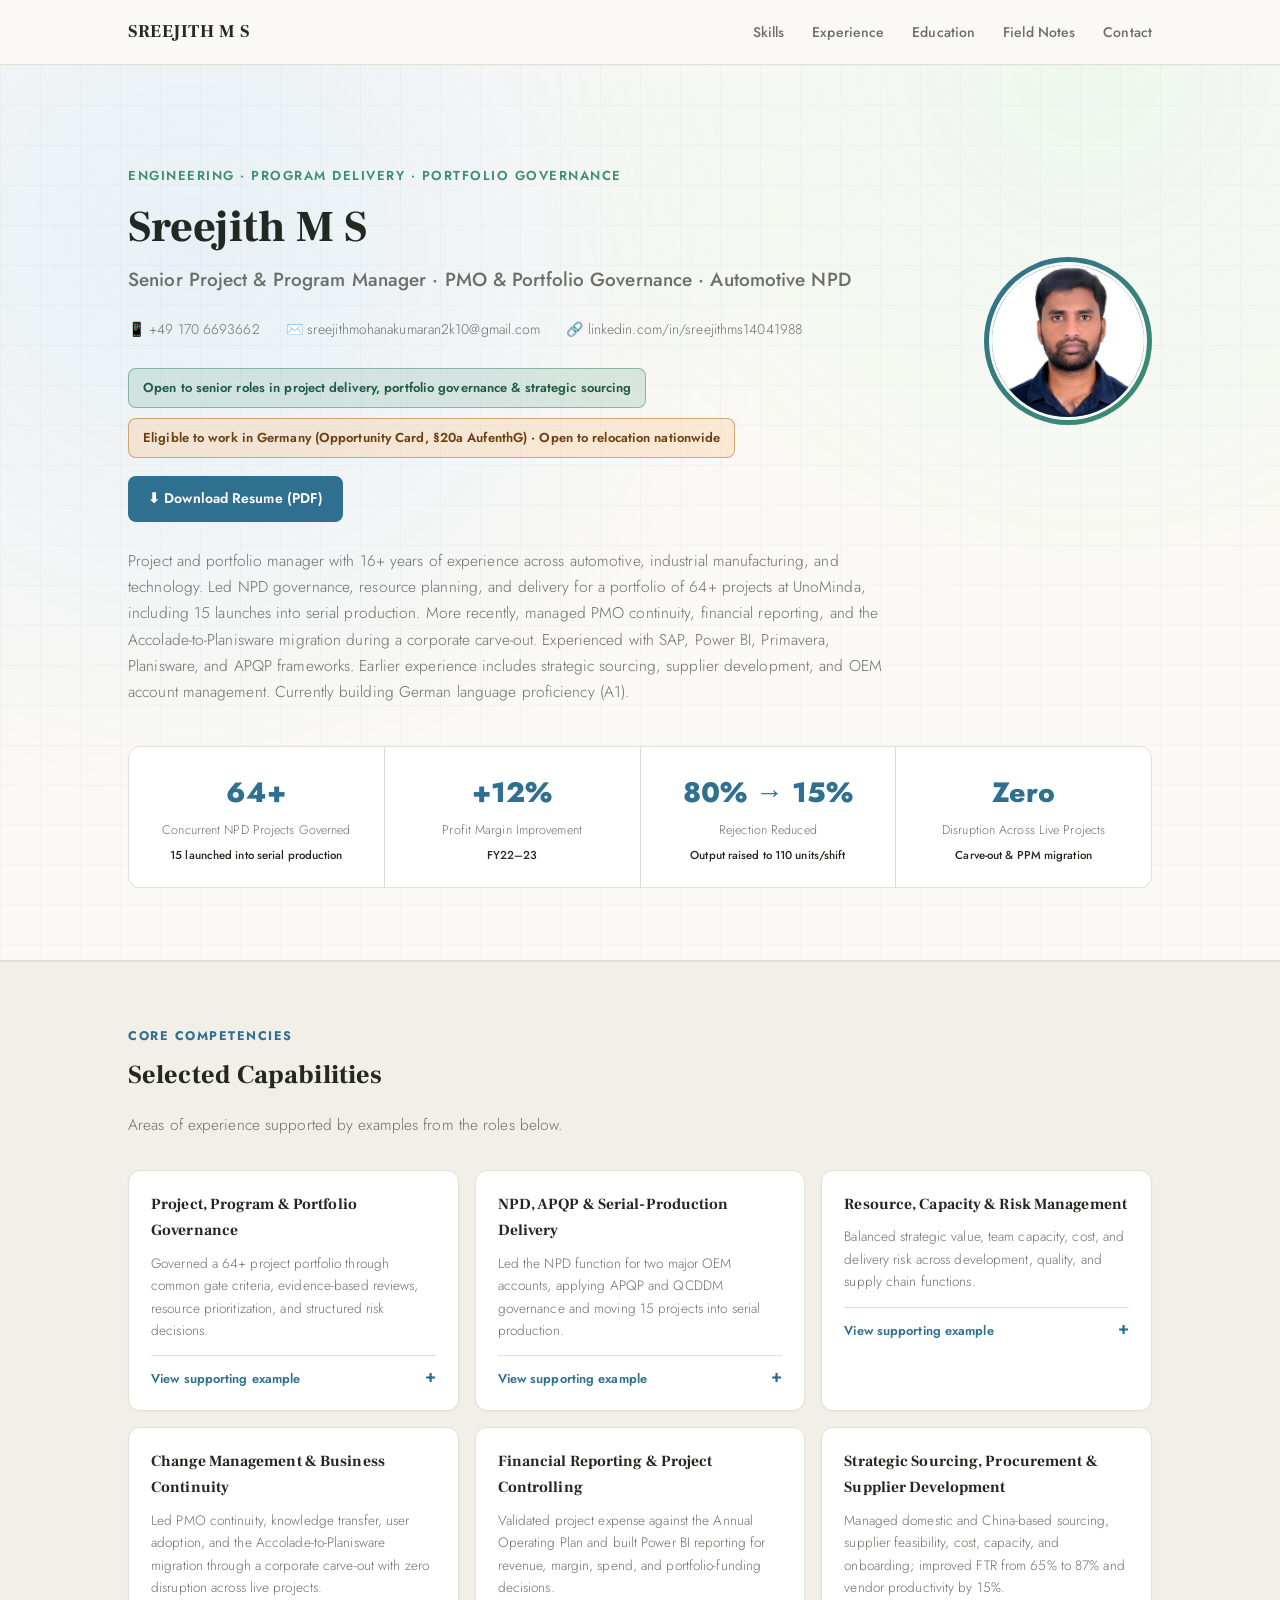
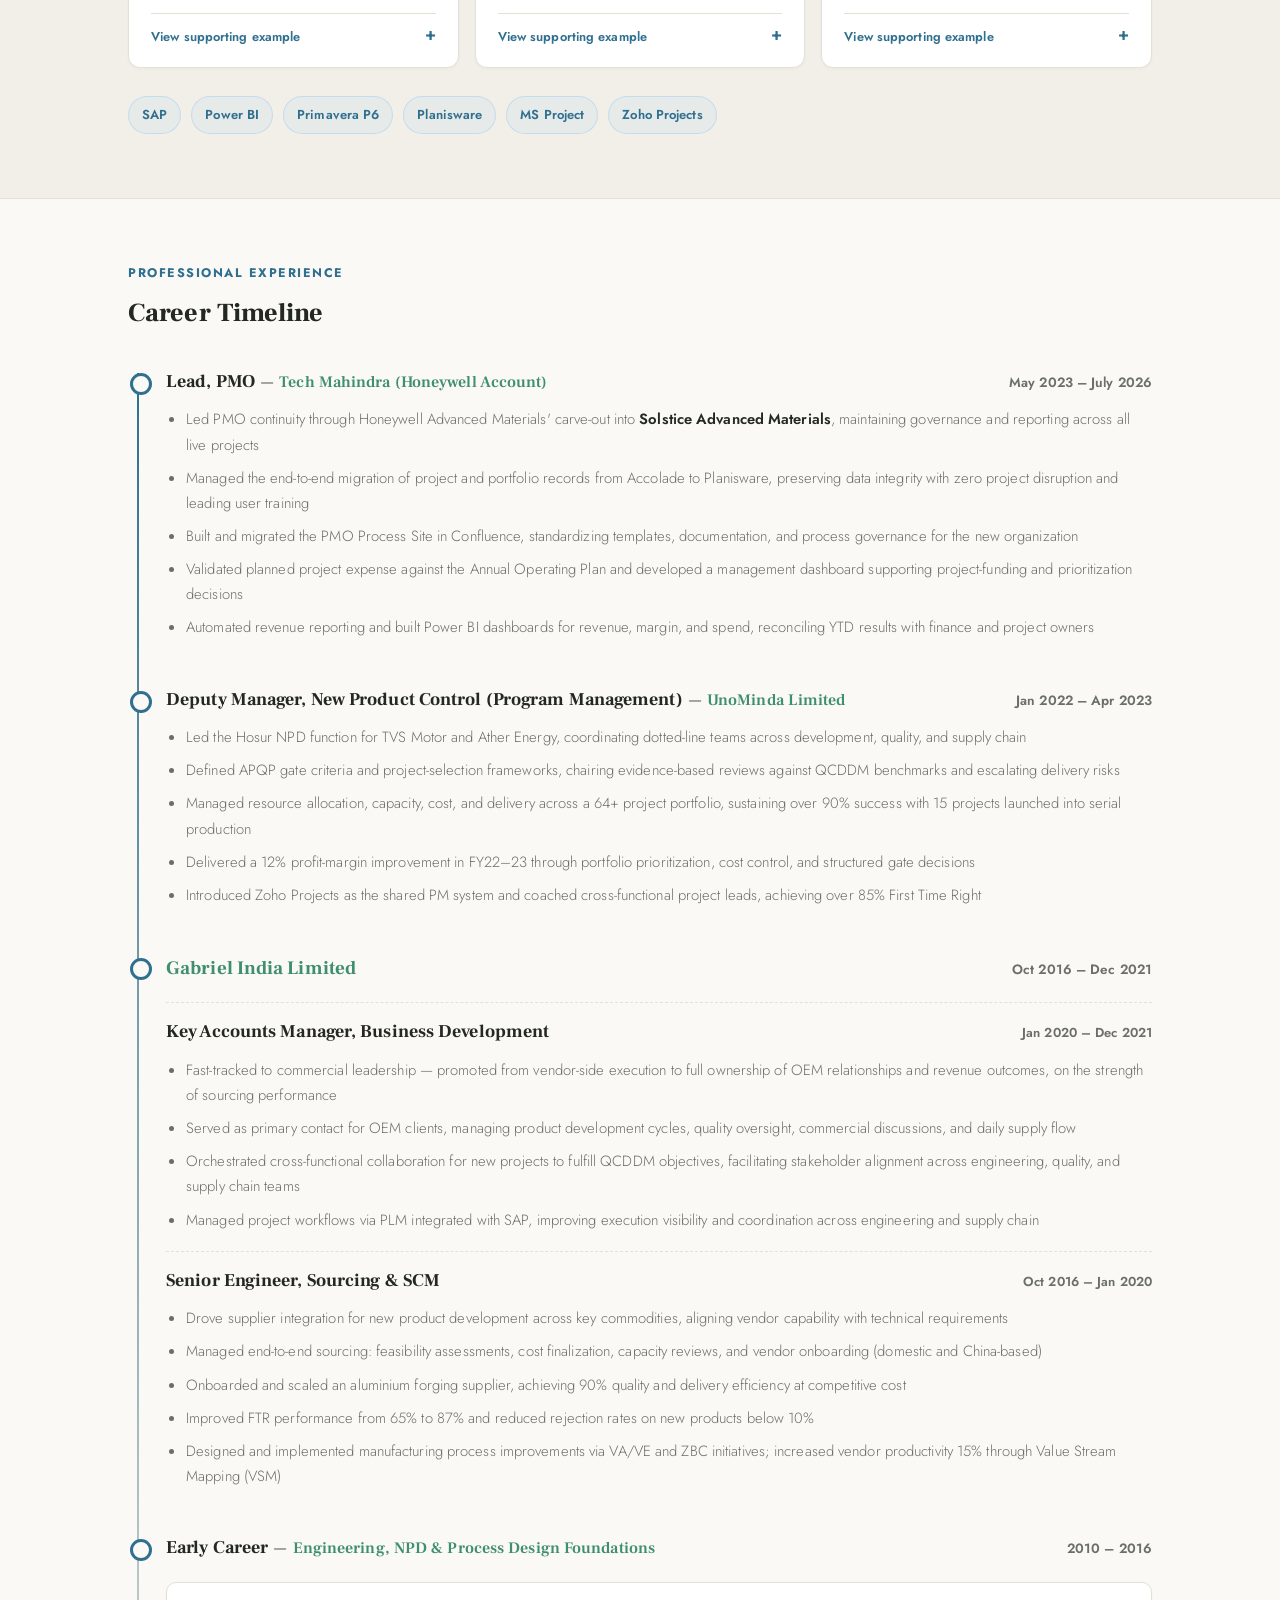
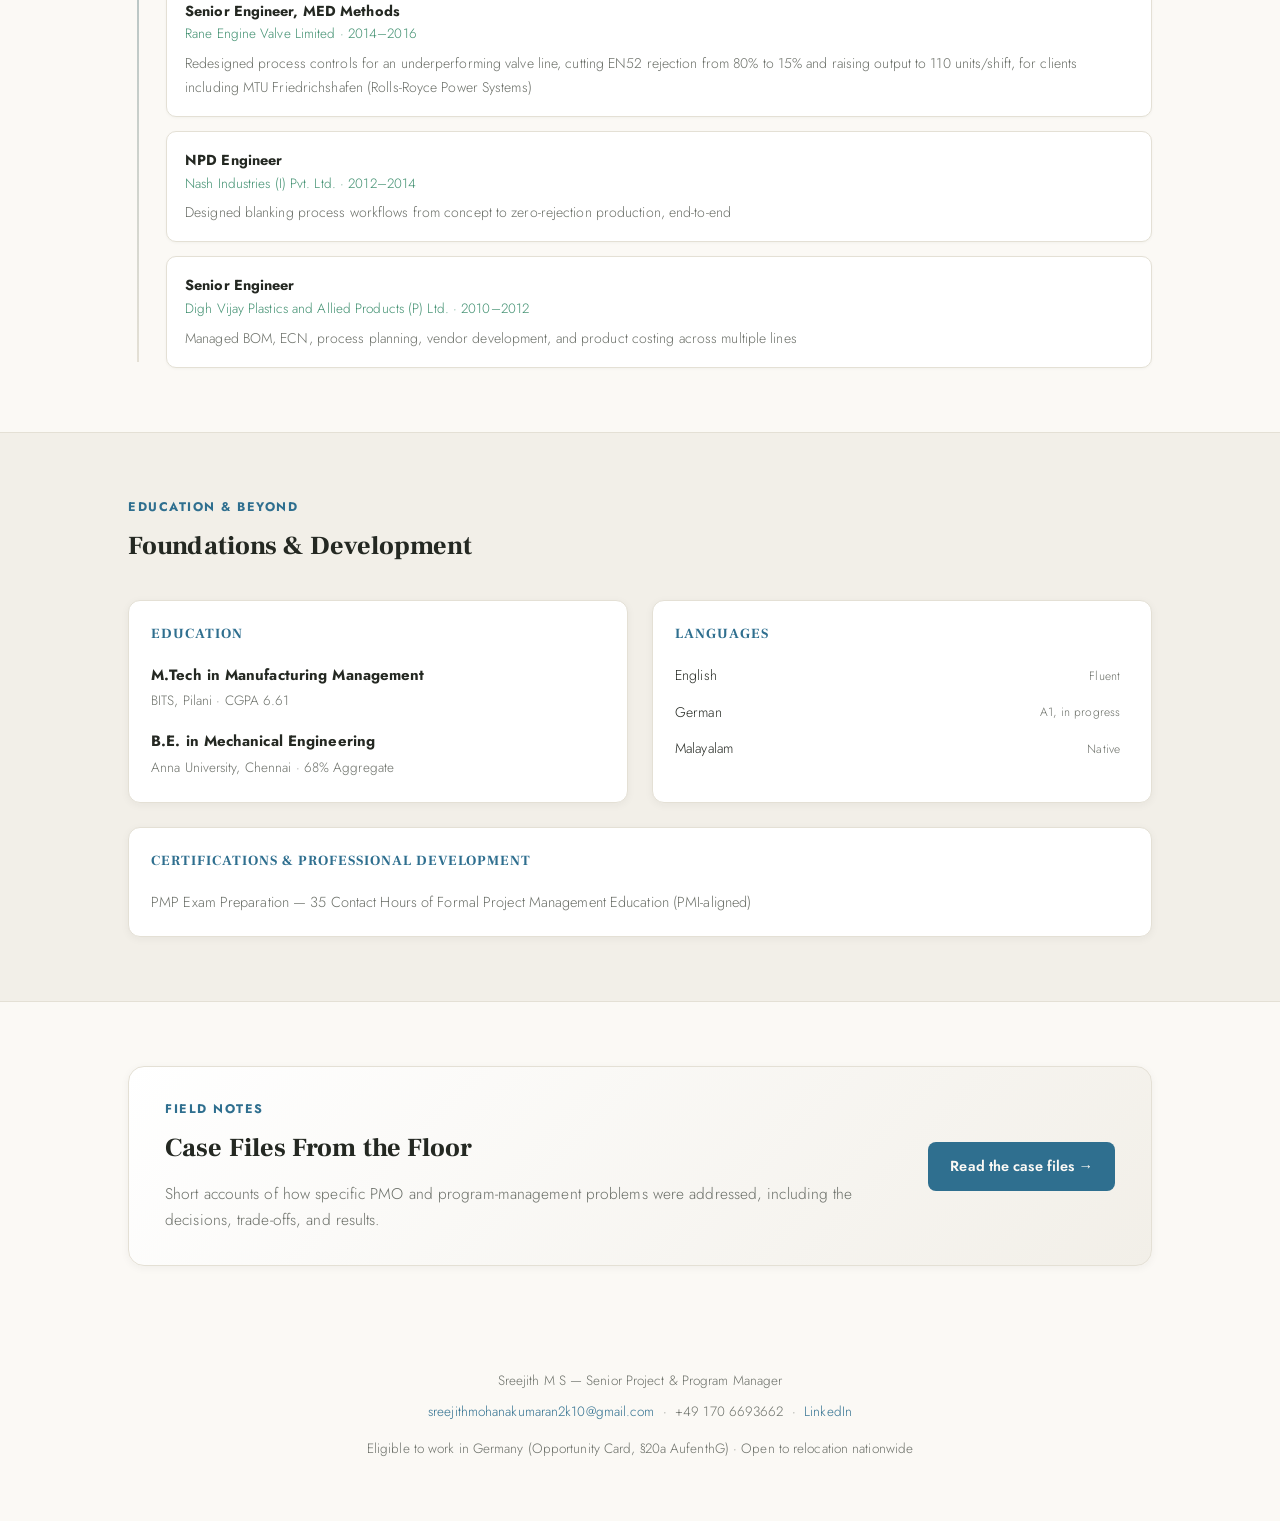
==== commit e30250f9: "Simplify language profile for German market" ====
--- a/index.html
+++ b/index.html
@@ -164,6 +164,16 @@
     background:linear-gradient(var(--accent), var(--border));
   }
   .job{position:relative; padding-left:38px; margin-bottom:44px;}
+  .job[id]{scroll-margin-top:92px; border-radius:12px; transition:background-color .25s ease, box-shadow .25s ease;}
+  .job[id]:target{
+    background:rgba(63,143,111,.09);
+    box-shadow:0 0 0 2px rgba(63,143,111,.32), 0 8px 24px rgba(36,40,34,.08);
+    animation:relevant-experience 1.4s ease-out 1;
+  }
+  @keyframes relevant-experience{
+    0%{background:rgba(47,111,143,.20); box-shadow:0 0 0 4px rgba(47,111,143,.38), 0 10px 28px rgba(36,40,34,.12);}
+    100%{background:rgba(63,143,111,.09); box-shadow:0 0 0 2px rgba(63,143,111,.32), 0 8px 24px rgba(36,40,34,.08);}
+  }
   .job:last-child{margin-bottom:0;}
   .job::before{
     content:''; position:absolute; left:2px; top:6px; width:16px; height:16px;
@@ -330,7 +340,7 @@
         <p>Balanced strategic value, team capacity, cost, and delivery risk across development, quality, and supply chain functions.</p>
         <details class="evidence">
           <summary>View supporting example</summary>
-          <div class="evidence-body"><p>Prioritized a 64+ project portfolio against capacity, cost, strategic value, and gate readiness while supporting 15 serial-production launches.</p><a href="#experience">See relevant experience →</a></div>
+          <div class="evidence-body"><p>Prioritized a 64+ project portfolio against capacity, cost, strategic value, and gate readiness while supporting 15 serial-production launches.</p><a href="#job-unominda">See UnoMinda experience →</a></div>
         </details>
       </div>
       <div class="skill-card">
@@ -354,7 +364,7 @@
         <p>Managed domestic and China-based sourcing, supplier feasibility, cost, capacity, and onboarding; improved FTR from 65% to 87% and vendor productivity by 15%.</p>
         <details class="evidence">
           <summary>View supporting example</summary>
-          <div class="evidence-body"><p>Onboarded and scaled an aluminium-forging supplier to 90% quality and delivery efficiency through structured feasibility and development work.</p><a href="#experience">See relevant experience →</a></div>
+          <div class="evidence-body"><p>Onboarded and scaled an aluminium-forging supplier to 90% quality and delivery efficiency through structured feasibility and development work.</p><a href="#job-gabriel">See Gabriel India experience →</a></div>
         </details>
       </div>
     </div>
@@ -392,7 +402,7 @@
         </ul>
       </div>
 
-      <div class="job">
+      <div class="job" id="job-unominda">
         <div class="job-head">
           <div><span class="job-title">Deputy Manager, New Product Control (Program Management)</span> — <span class="job-company">UnoMinda Limited</span></div>
           <div class="job-date">Jan 2022 – Apr 2023</div>
@@ -406,7 +416,7 @@
         </ul>
       </div>
 
-      <div class="job">
+      <div class="job" id="job-gabriel">
         <div class="job-head">
           <div class="job-company-main">Gabriel India Limited</div>
           <div class="job-date">Oct 2016 – Dec 2021</div>
@@ -487,11 +497,8 @@
       <div class="card">
         <h3>Languages</h3>
         <div class="lang-row"><span>English</span><span class="lang-level">Fluent</span></div>
-        <div class="lang-row"><span>Hindi</span><span class="lang-level">Fluent</span></div>
+        <div class="lang-row"><span>German</span><span class="lang-level">A1, in progress</span></div>
         <div class="lang-row"><span>Malayalam</span><span class="lang-level">Native</span></div>
-        <div class="lang-row"><span>Tamil</span><span class="lang-level">Fluent</span></div>
-        <div class="lang-row"><span>Kannada</span><span class="lang-level">Conversational</span></div>
-        <div class="lang-row"><span>German</span><span class="lang-level">A1, in progress</span></div>
       </div>
     </div>
 
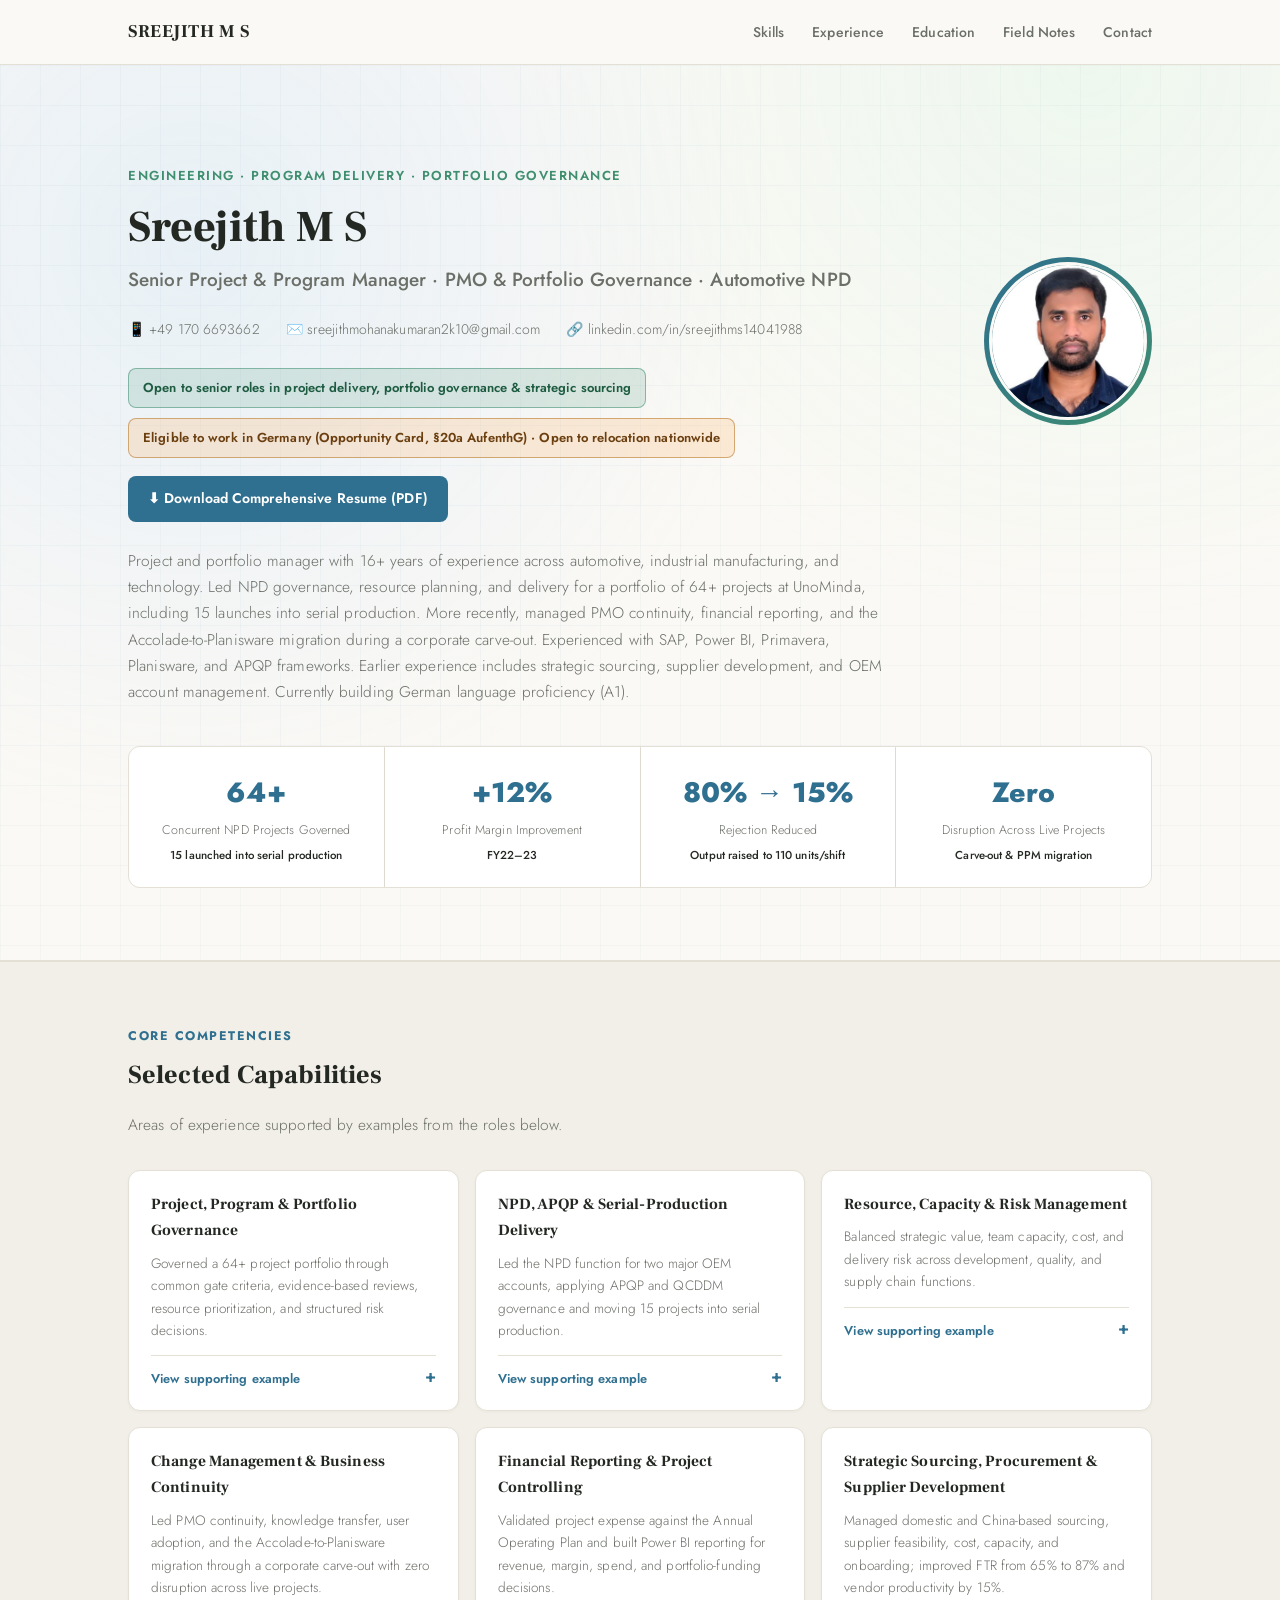
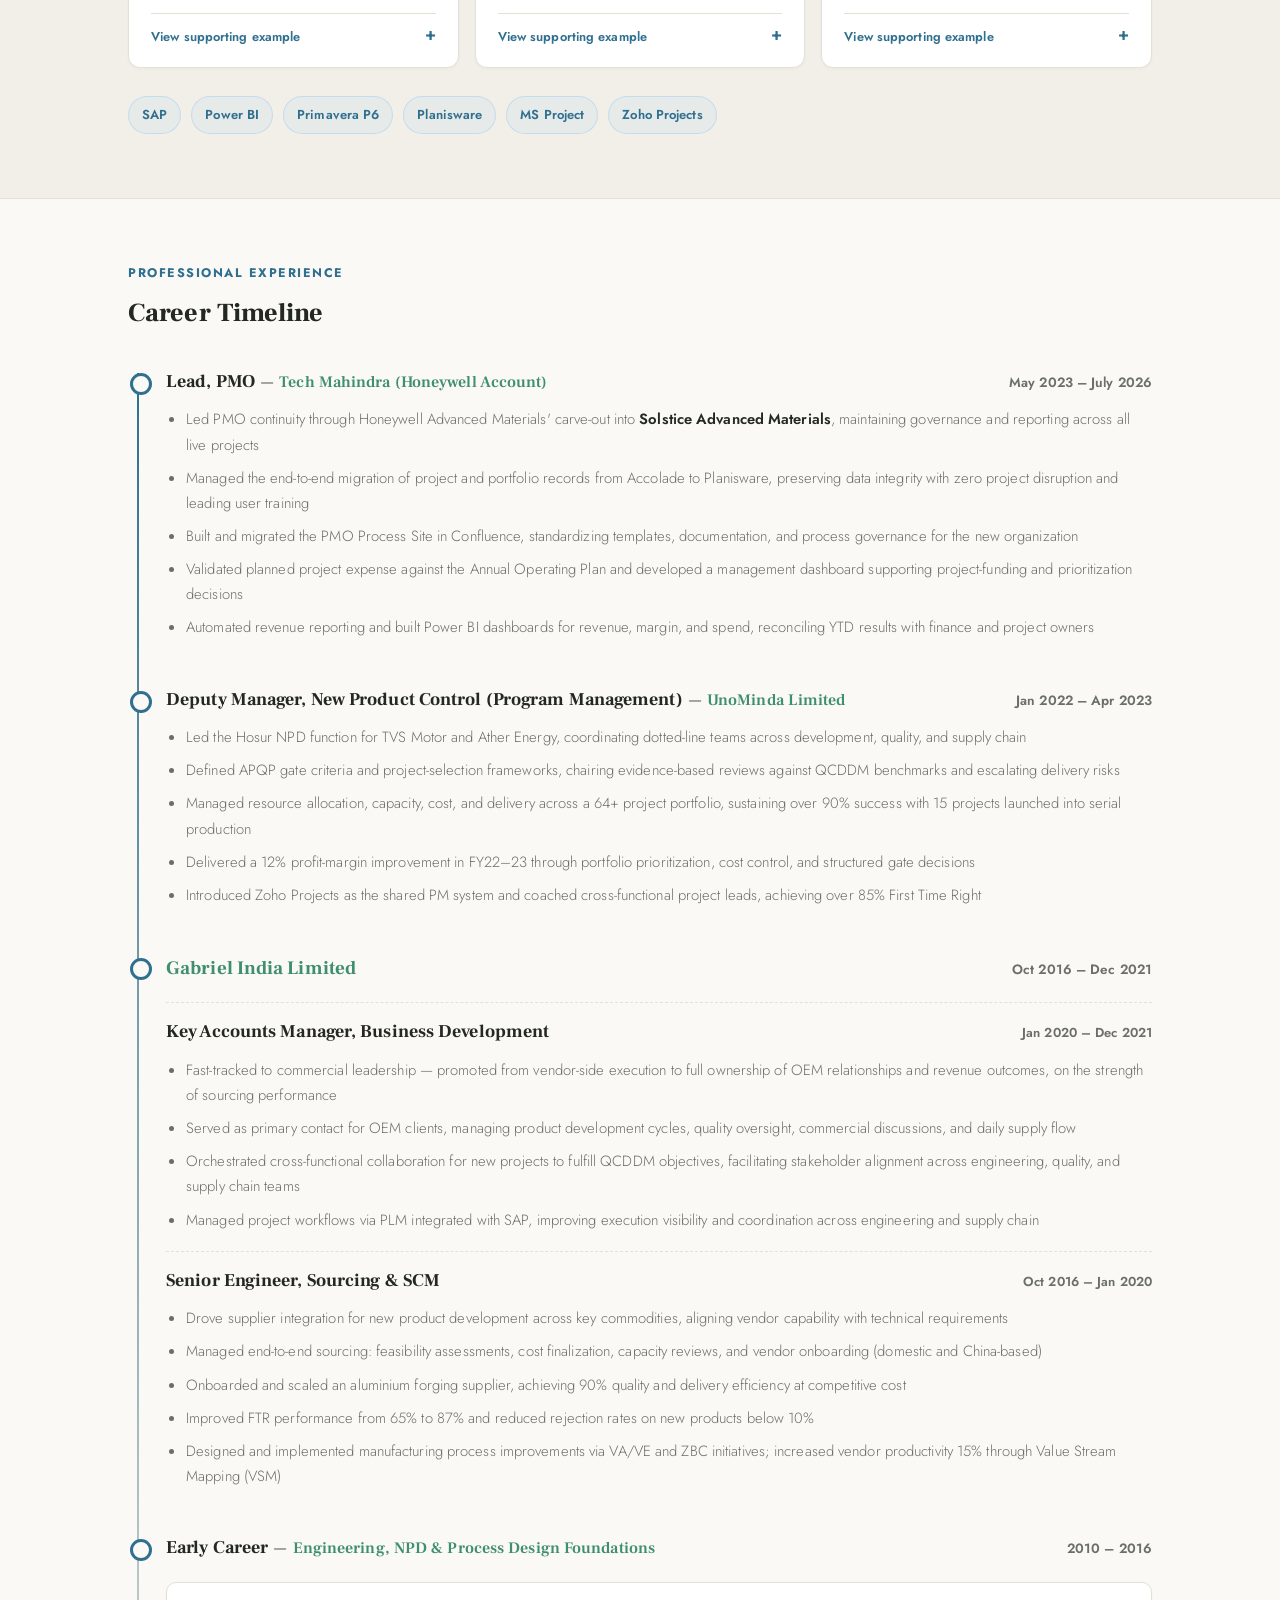
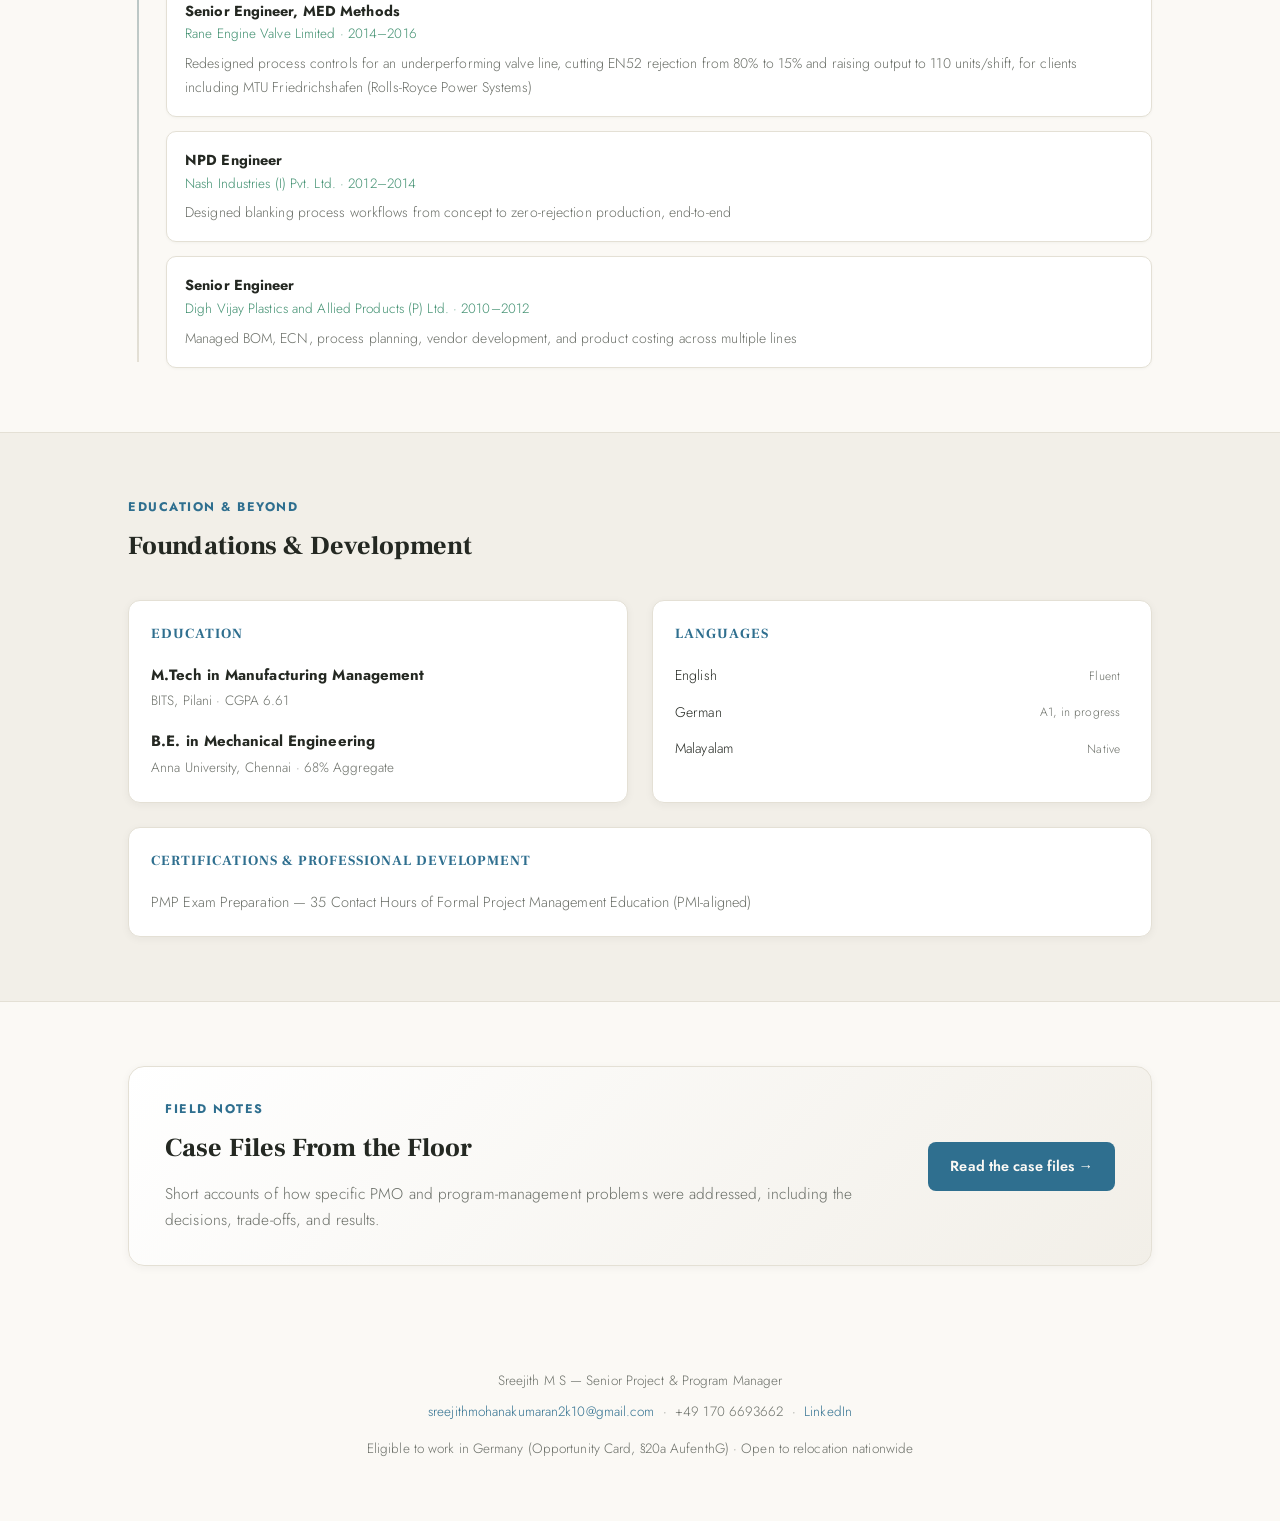
==== commit 8e1de855: "Add comprehensive downloadable resume" ====
--- a/index.html
+++ b/index.html
@@ -1,6 +1,7 @@
 <!DOCTYPE html>
 <html lang="en">
 <head>
+<script src="analytics.js"></script>
 <meta charset="UTF-8">
 <meta name="viewport" content="width=device-width, initial-scale=1.0">
 <title>Sreejith M S — Senior Project & Program Manager</title>
@@ -285,7 +286,7 @@
           <span class="badge">Eligible to work in Germany (Opportunity Card, §20a AufenthG) · Open to relocation nationwide</span>
         </div>
 
-        <a class="resume-download" href="Sreejith_MS_Resume.pdf" download>⬇ Download Resume (PDF)</a>
+        <a class="resume-download" href="Sreejith_MS_Comprehensive_Resume.pdf" download>⬇ Download Comprehensive Resume (PDF)</a>
       </div>
 
       <div class="hero-photo">
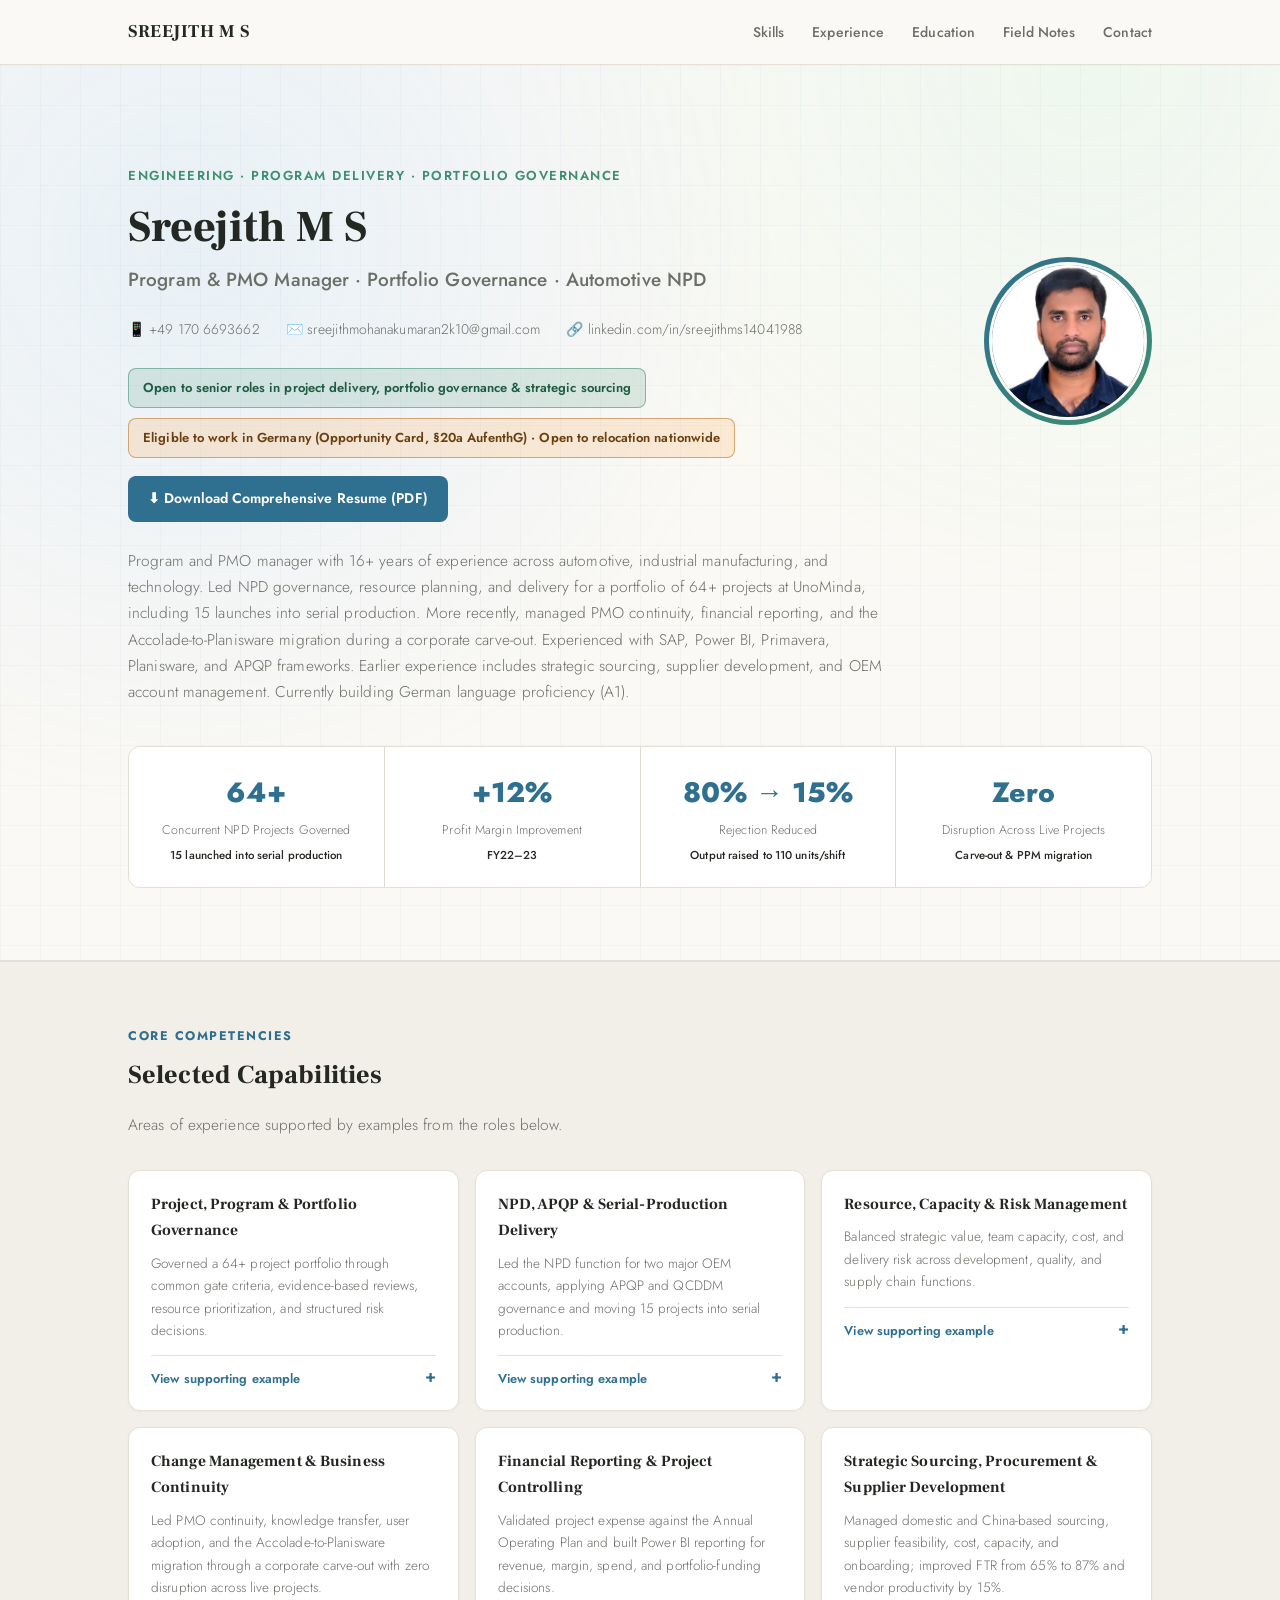
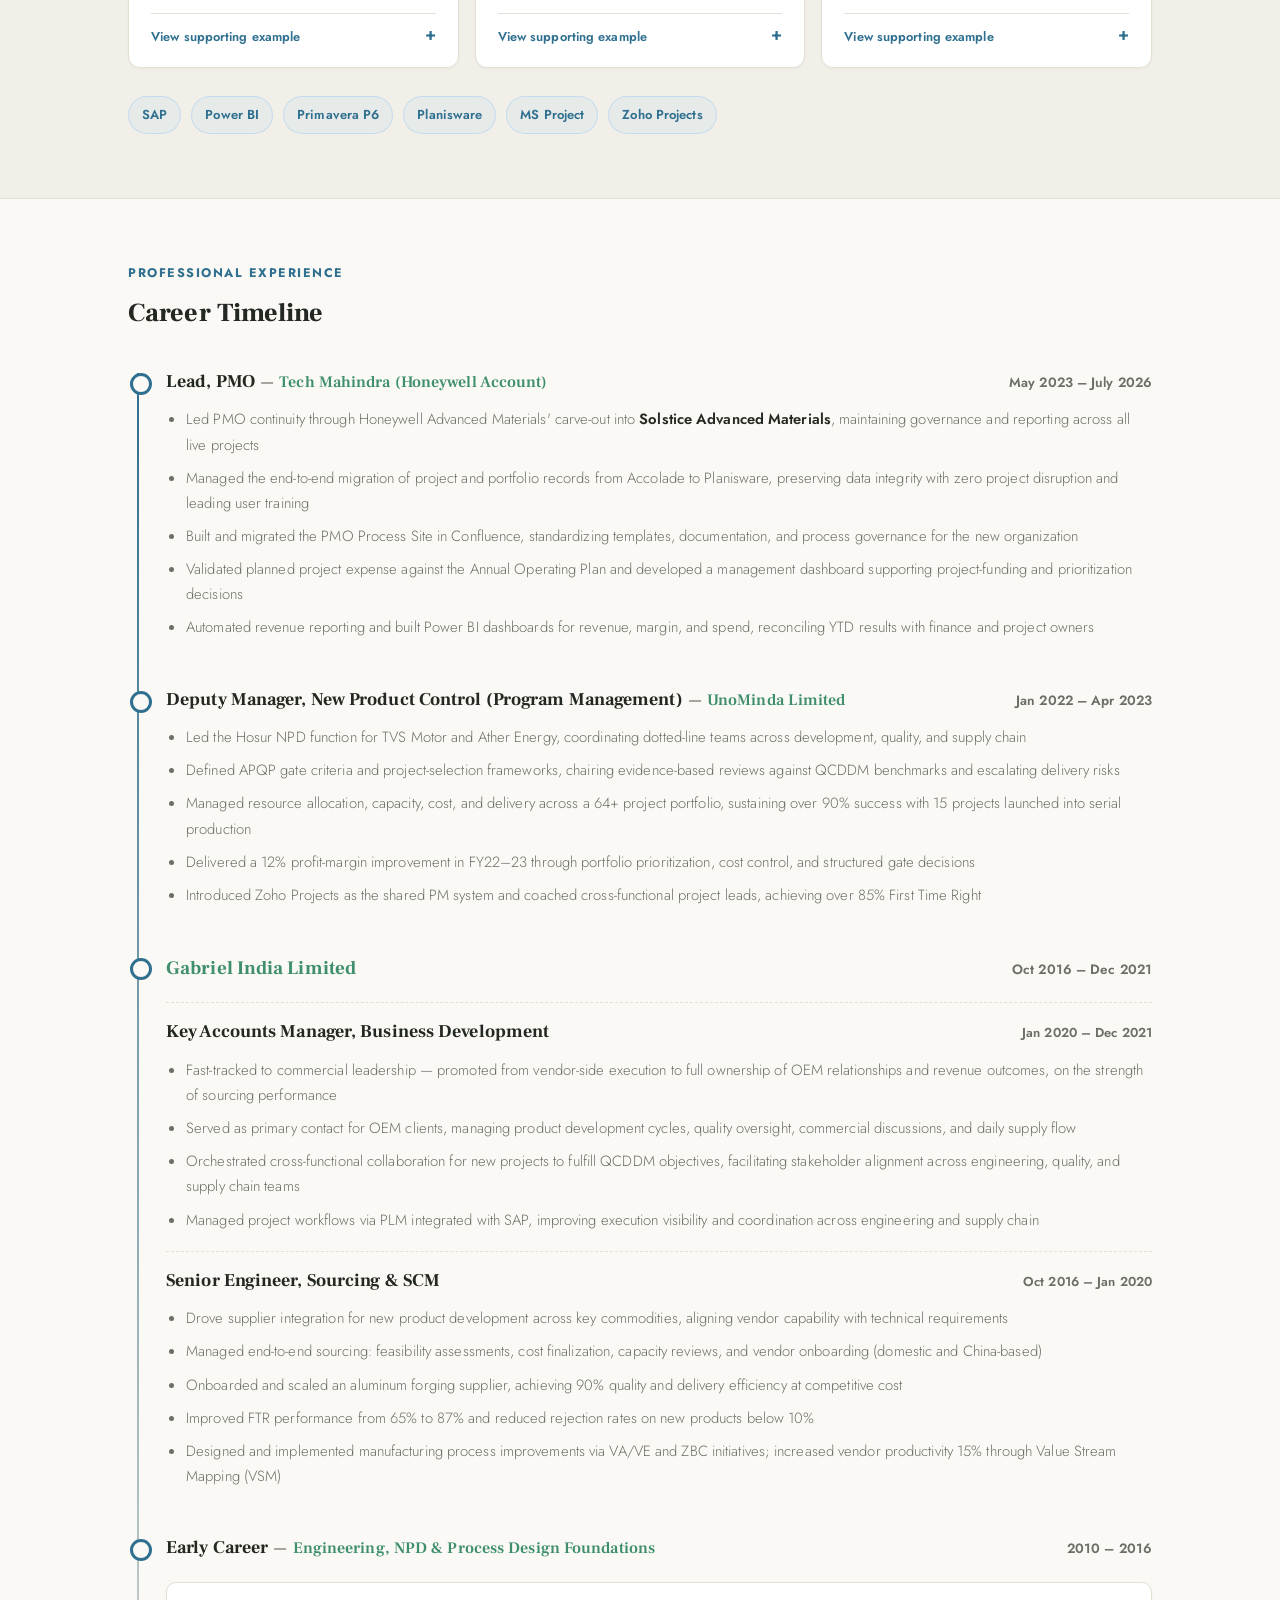
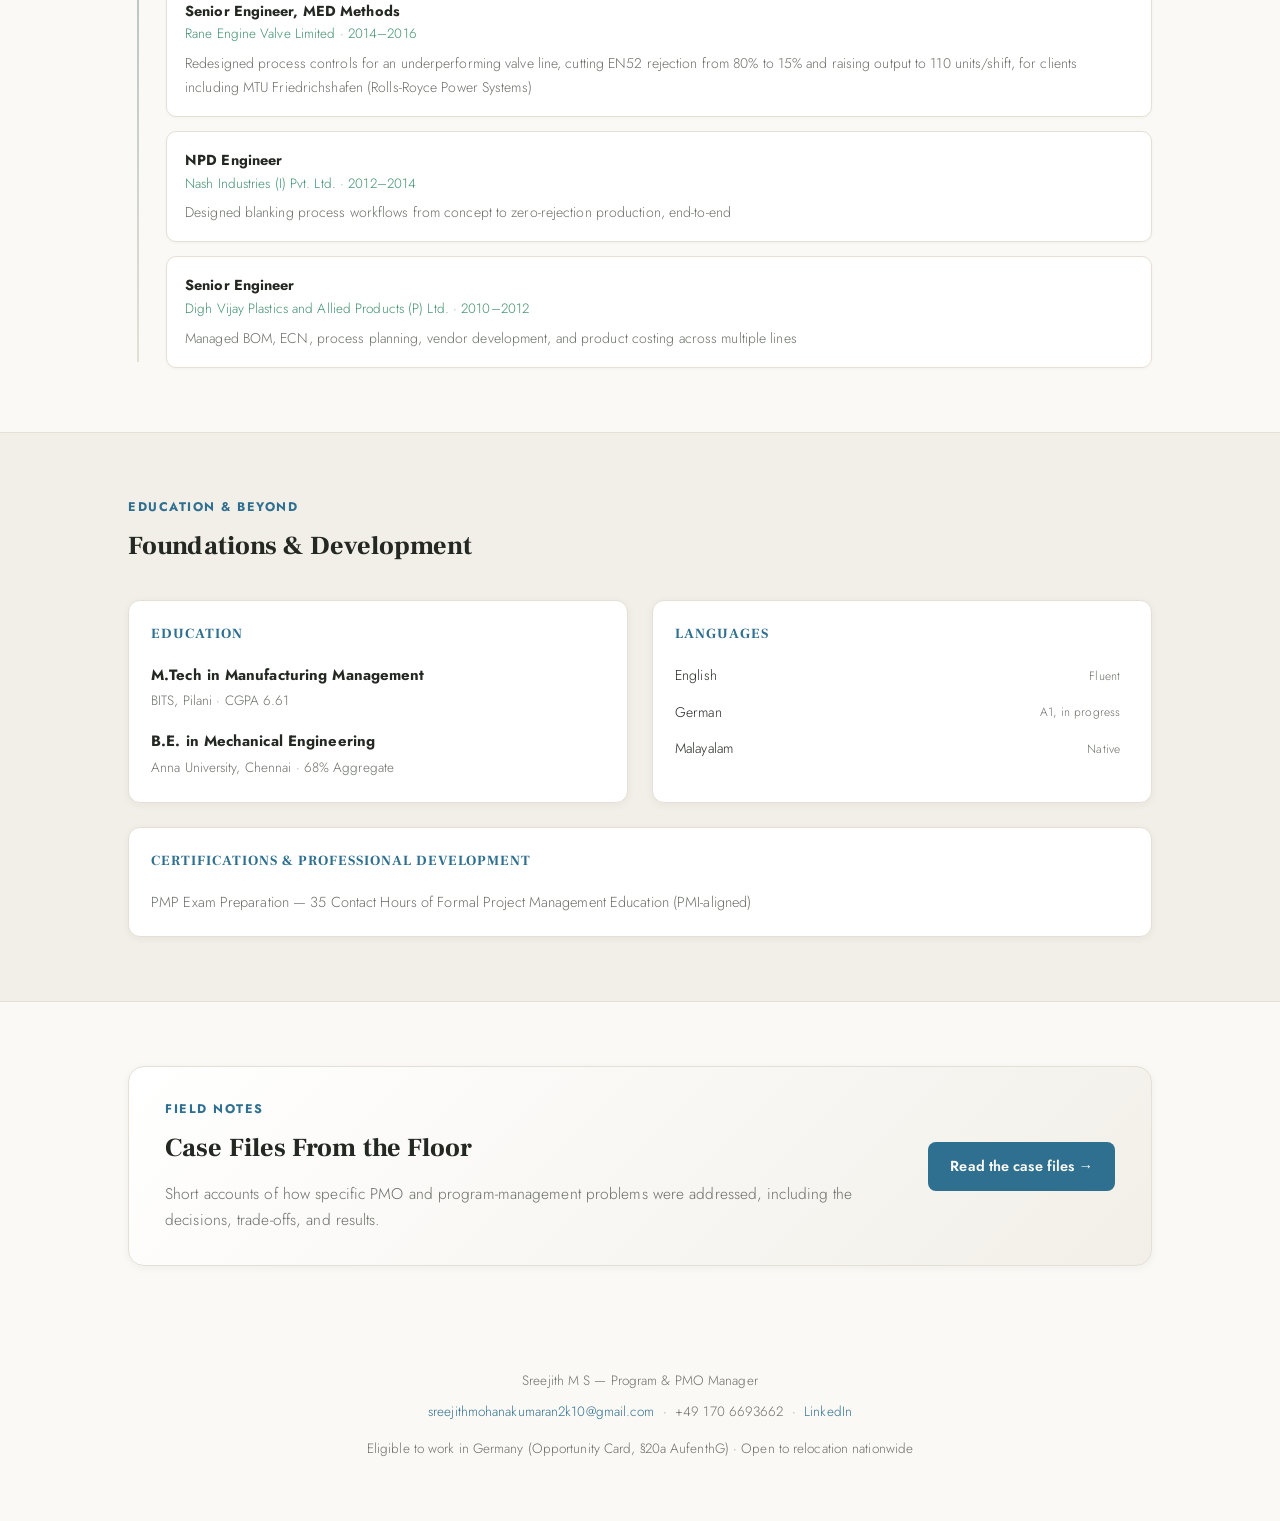
==== commit 7cf76a8f: "Add files via upload" ====
--- a/index.html
+++ b/index.html
@@ -4,10 +4,10 @@
 <script src="analytics.js"></script>
 <meta charset="UTF-8">
 <meta name="viewport" content="width=device-width, initial-scale=1.0">
-<title>Sreejith M S — Senior Project & Program Manager</title>
+<title>Sreejith M S — Program & PMO Manager</title>
 <meta name="description" content="16+ years in project and program delivery, portfolio governance, automotive NPD, and strategic sourcing. Eligible to work in Germany.">
 <meta property="og:type" content="profile">
-<meta property="og:title" content="Sreejith M S — Senior Project & Program Manager">
+<meta property="og:title" content="Sreejith M S — Program & PMO Manager">
 <meta property="og:description" content="Project delivery, portfolio governance, automotive NPD, and strategic sourcing across automotive, industrial & tech sectors.">
 <meta property="og:image" content="https://smsmech-maker.github.io/sreejith-portfolio/og_banner.jpg">
 <meta property="og:image:width" content="1200">
@@ -15,7 +15,7 @@
 <meta property="og:url" content="https://smsmech-maker.github.io/sreejith-portfolio/index.html">
 <meta property="og:site_name" content="Sreejith M S — Portfolio">
 <meta name="twitter:card" content="summary_large_image">
-<meta name="twitter:title" content="Sreejith M S — Senior Project & Program Manager">
+<meta name="twitter:title" content="Sreejith M S — Program & PMO Manager">
 <meta name="twitter:description" content="Project delivery, portfolio governance, automotive NPD, and strategic sourcing across automotive, industrial & tech sectors.">
 <meta name="twitter:image" content="https://smsmech-maker.github.io/sreejith-portfolio/og_banner.jpg">
 <link rel="preconnect" href="https://fonts.googleapis.com">
@@ -273,7 +273,7 @@
       <div class="hero-text">
         <div class="eyebrow">Engineering · Program Delivery · Portfolio Governance</div>
         <h1>Sreejith M S</h1>
-        <div class="title-line">Senior Project &amp; Program Manager · PMO &amp; Portfolio Governance · Automotive NPD</div>
+        <div class="title-line">Program &amp; PMO Manager · Portfolio Governance · Automotive NPD</div>
 
         <div class="contact-row">
           <span>📱 +49 170 6693662</span>
@@ -295,7 +295,7 @@
     </div>
 
     <p class="lede" style="margin-top:26px;">
-      Project and portfolio manager with 16+ years of experience across automotive, industrial manufacturing,
+      Program and PMO manager with 16+ years of experience across automotive, industrial manufacturing,
       and technology. Led NPD governance, resource planning, and delivery for a portfolio of 64+ projects at
       UnoMinda, including 15 launches into serial production. More recently, managed PMO continuity, financial
       reporting, and the Accolade-to-Planisware migration during a corporate carve-out. Experienced with SAP,
@@ -365,7 +365,7 @@
         <p>Managed domestic and China-based sourcing, supplier feasibility, cost, capacity, and onboarding; improved FTR from 65% to 87% and vendor productivity by 15%.</p>
         <details class="evidence">
           <summary>View supporting example</summary>
-          <div class="evidence-body"><p>Onboarded and scaled an aluminium-forging supplier to 90% quality and delivery efficiency through structured feasibility and development work.</p><a href="#job-gabriel">See Gabriel India experience →</a></div>
+          <div class="evidence-body"><p>Onboarded and scaled an aluminum-forging supplier to 90% quality and delivery efficiency through structured feasibility and development work.</p><a href="#job-gabriel">See Gabriel India experience →</a></div>
         </details>
       </div>
     </div>
@@ -441,7 +441,7 @@
         <ul>
           <li>Drove supplier integration for new product development across key commodities, aligning vendor capability with technical requirements</li>
           <li>Managed end-to-end sourcing: feasibility assessments, cost finalization, capacity reviews, and vendor onboarding (domestic and China-based)</li>
-          <li>Onboarded and scaled an aluminium forging supplier, achieving 90% quality and delivery efficiency at competitive cost</li>
+          <li>Onboarded and scaled an aluminum forging supplier, achieving 90% quality and delivery efficiency at competitive cost</li>
           <li>Improved FTR performance from 65% to 87% and reduced rejection rates on new products below 10%</li>
           <li>Designed and implemented manufacturing process improvements via VA/VE and ZBC initiatives; increased vendor productivity 15% through Value Stream Mapping (VSM)</li>
         </ul>
@@ -525,7 +525,7 @@
 
 <footer id="contact">
   <div class="wrap">
-    <p>Sreejith M S — Senior Project &amp; Program Manager</p>
+    <p>Sreejith M S — Program &amp; PMO Manager</p>
     <p style="margin-top:8px;">
       <a href="mailto:sreejithmohanakumaran2k10@gmail.com" onclick="return openMail('sreejithmohanakumaran2k10@gmail.com');">sreejithmohanakumaran2k10@gmail.com</a>
       &nbsp;·&nbsp; +49 170 6693662
